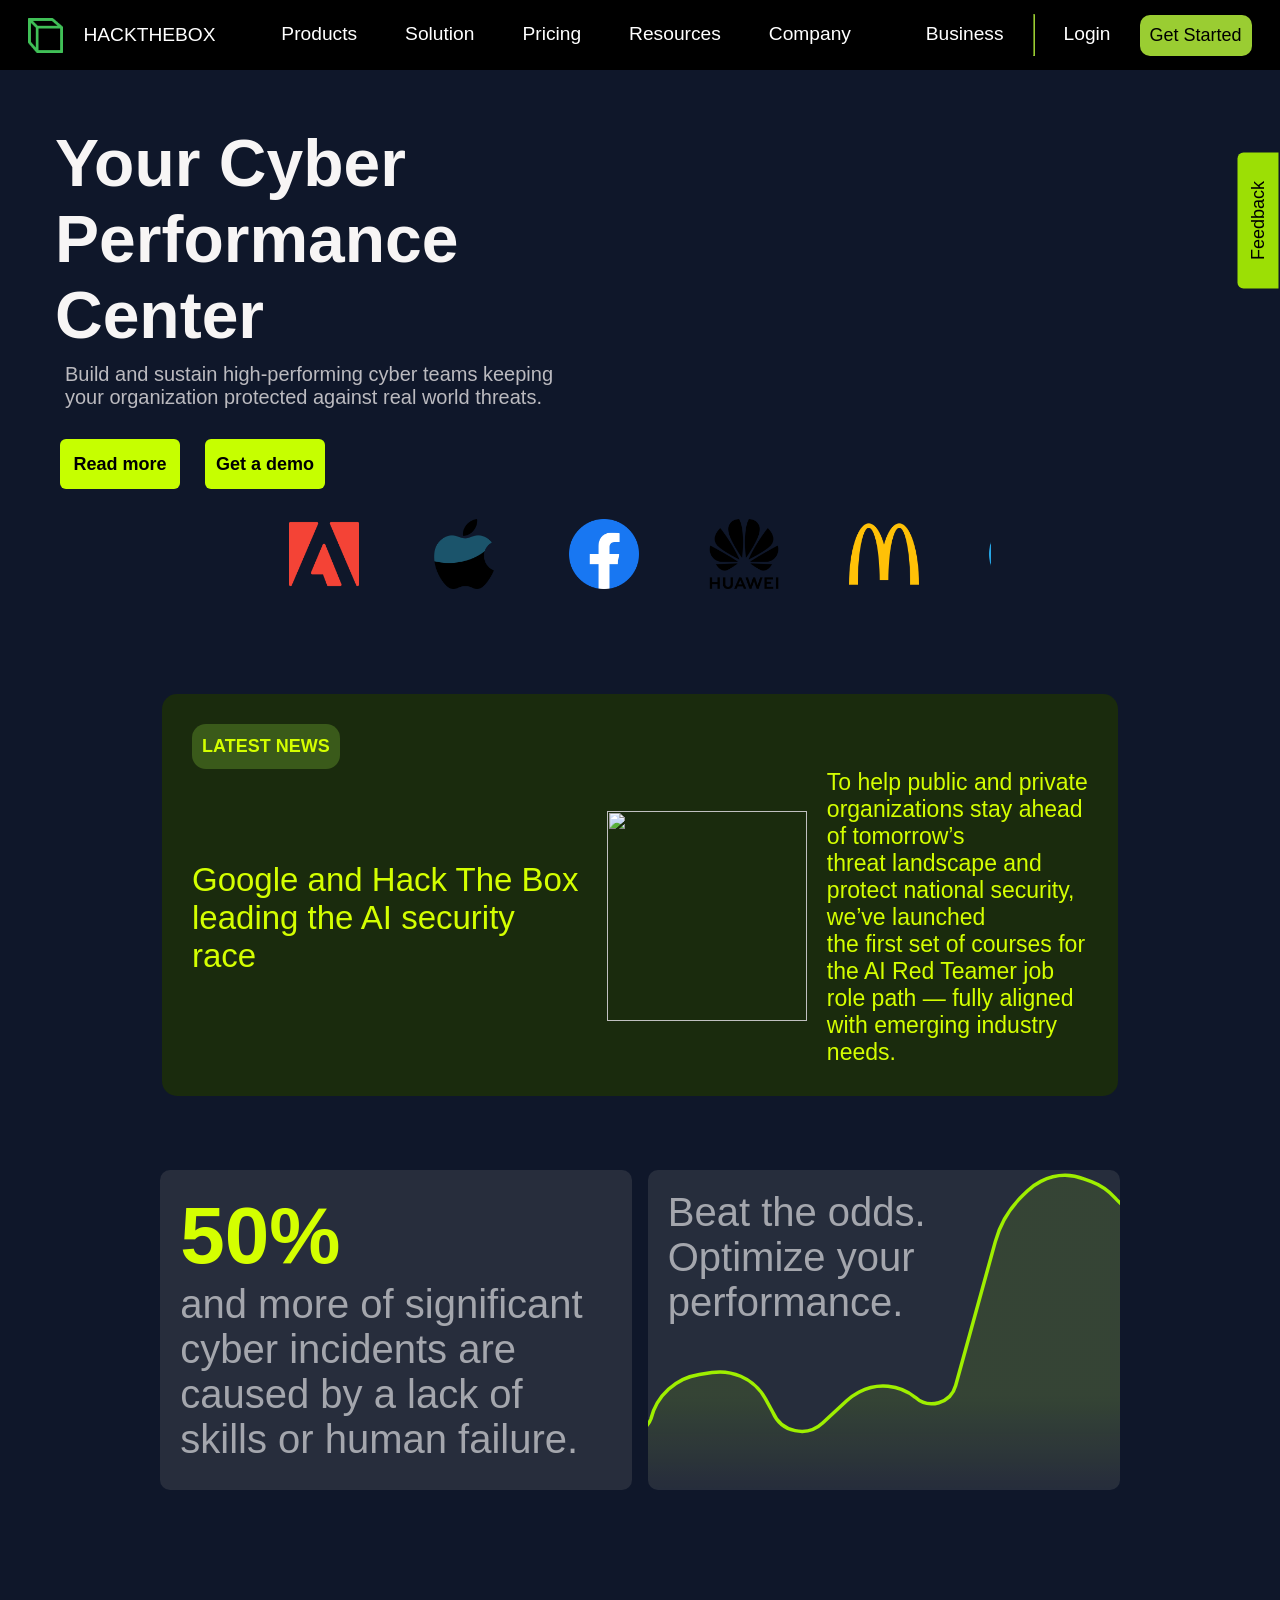
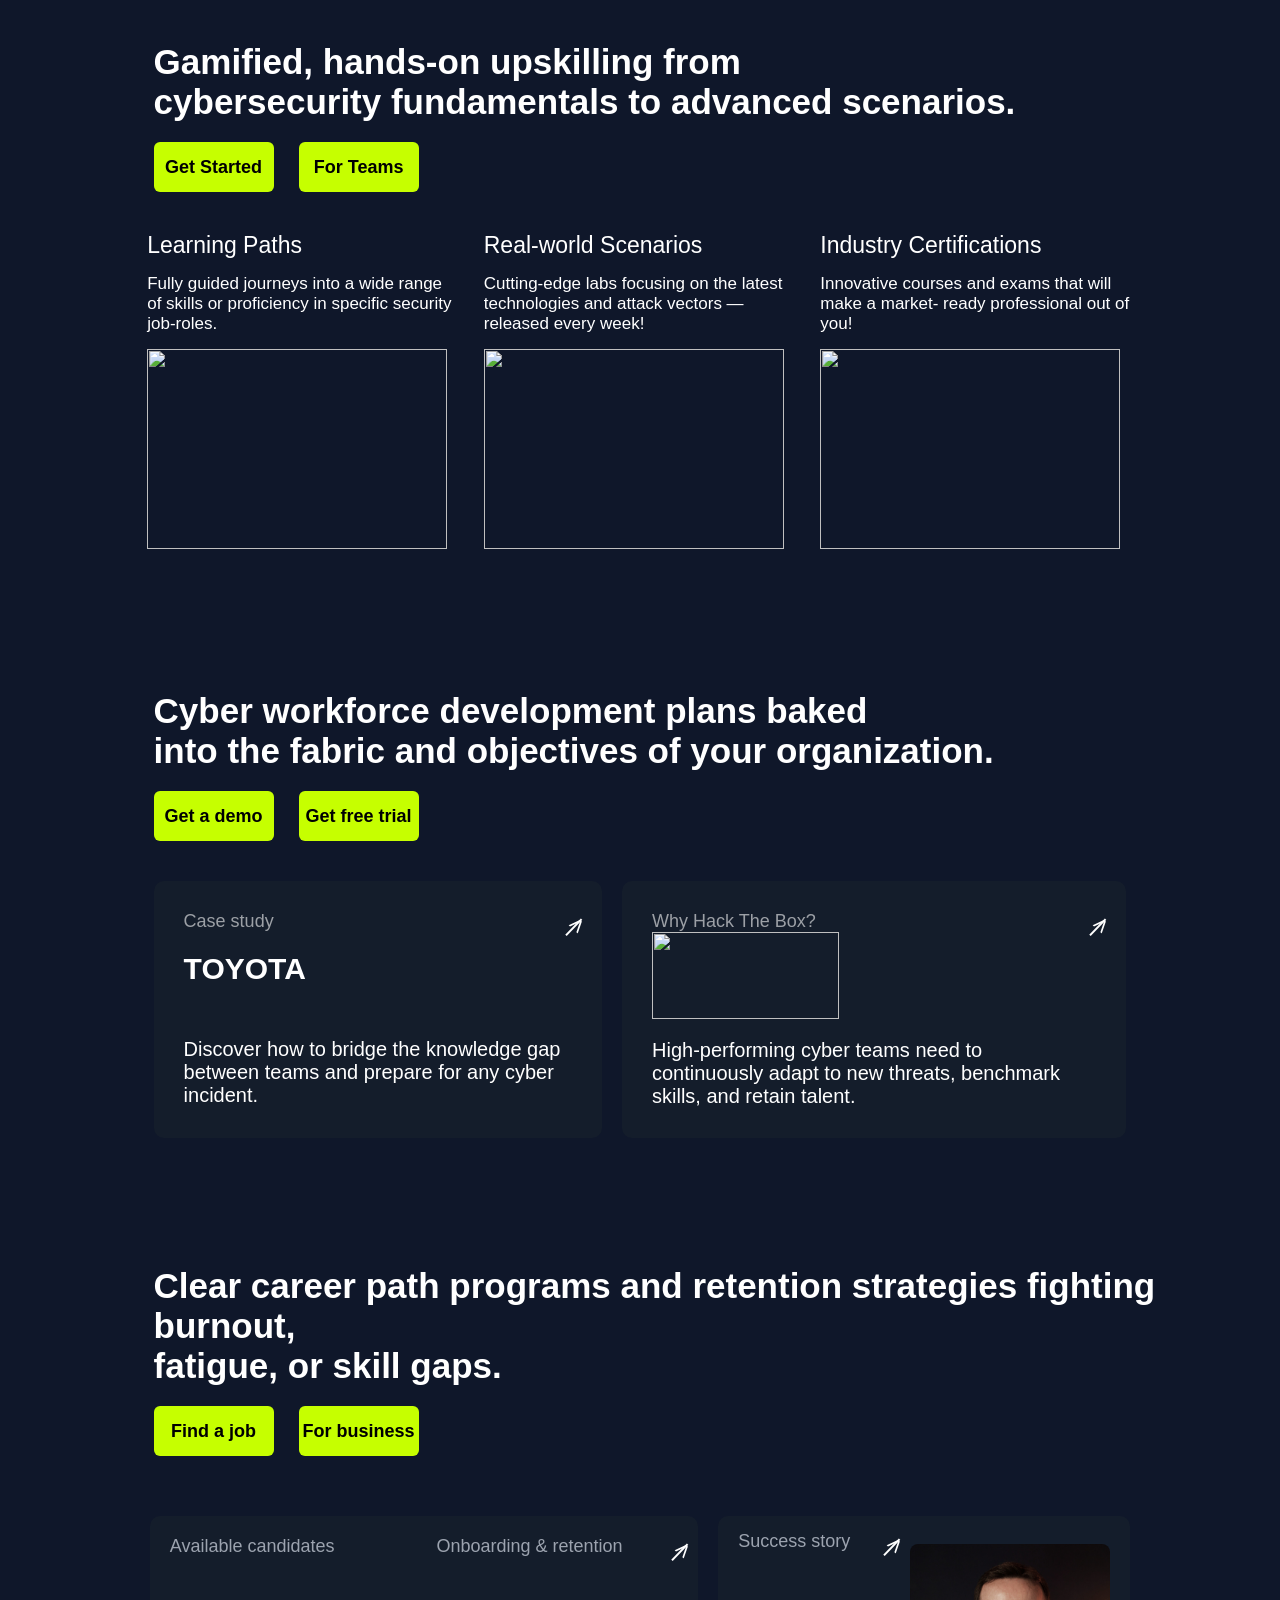
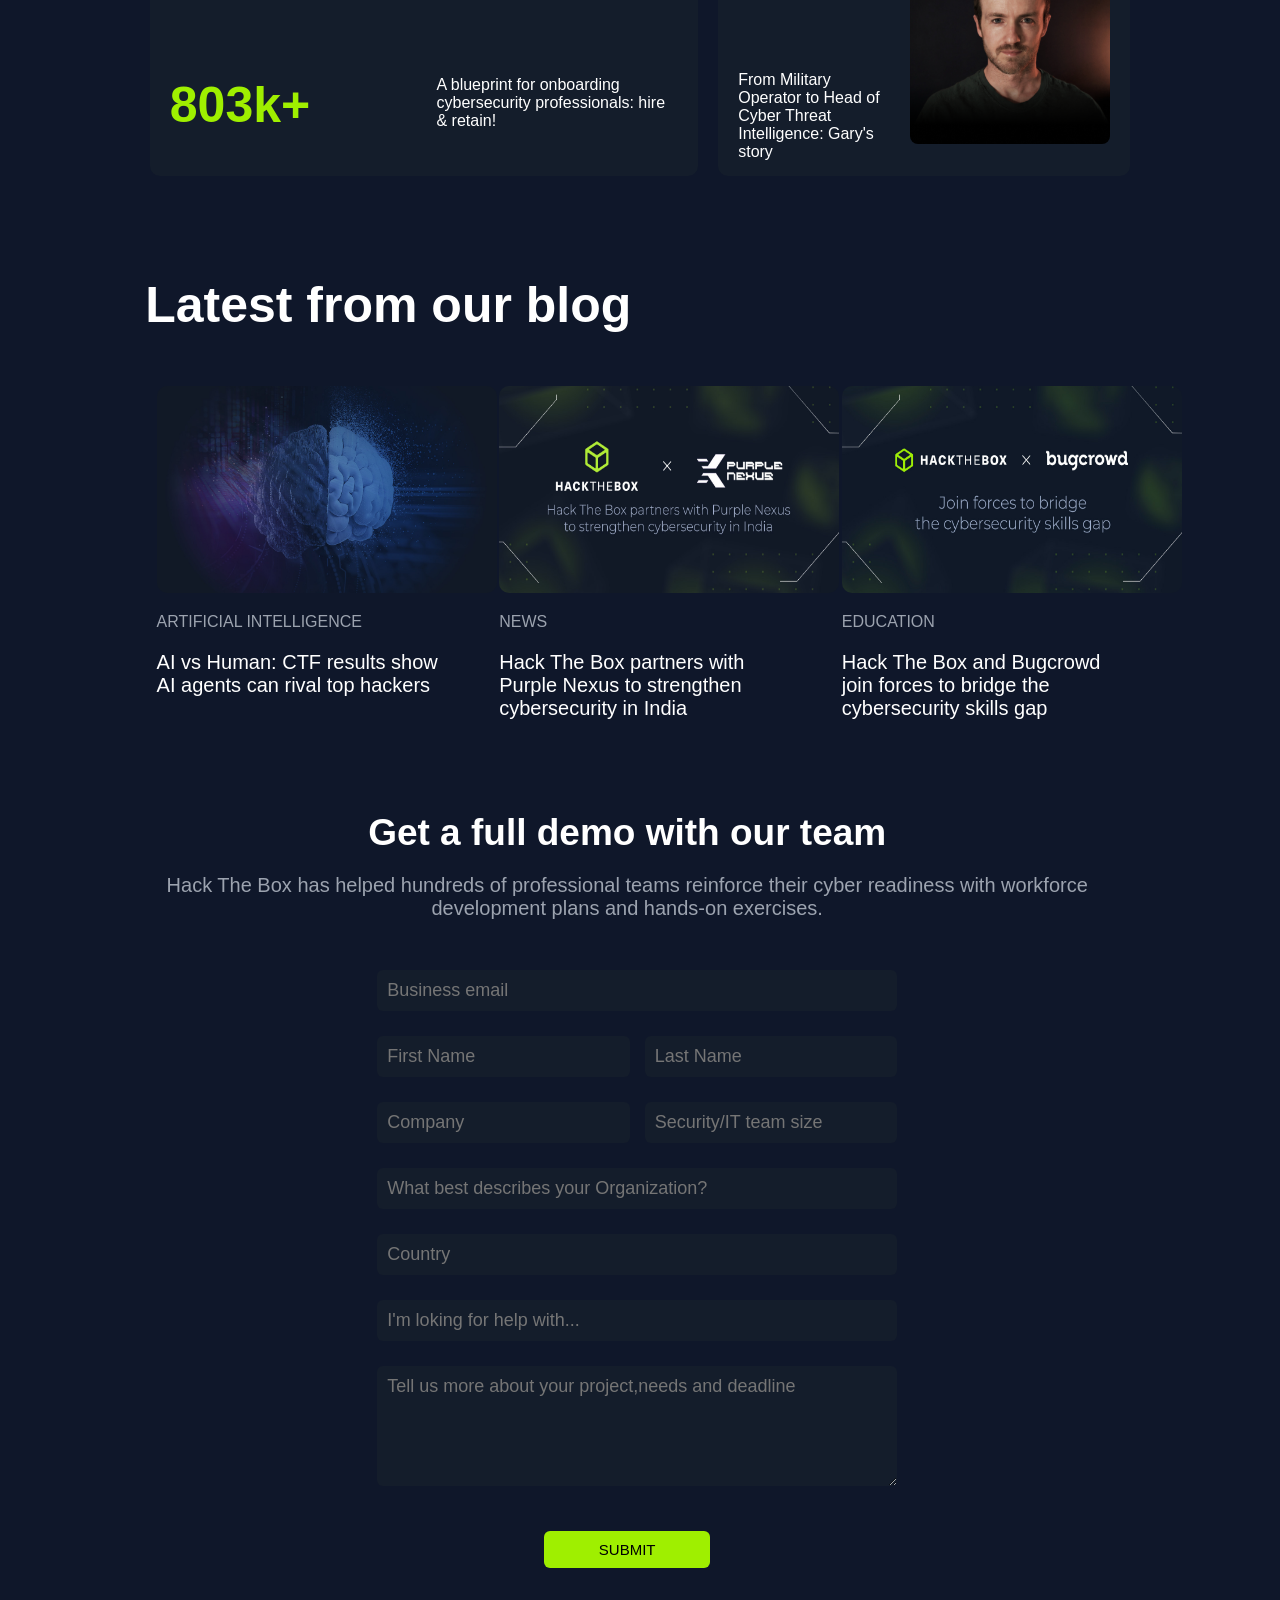
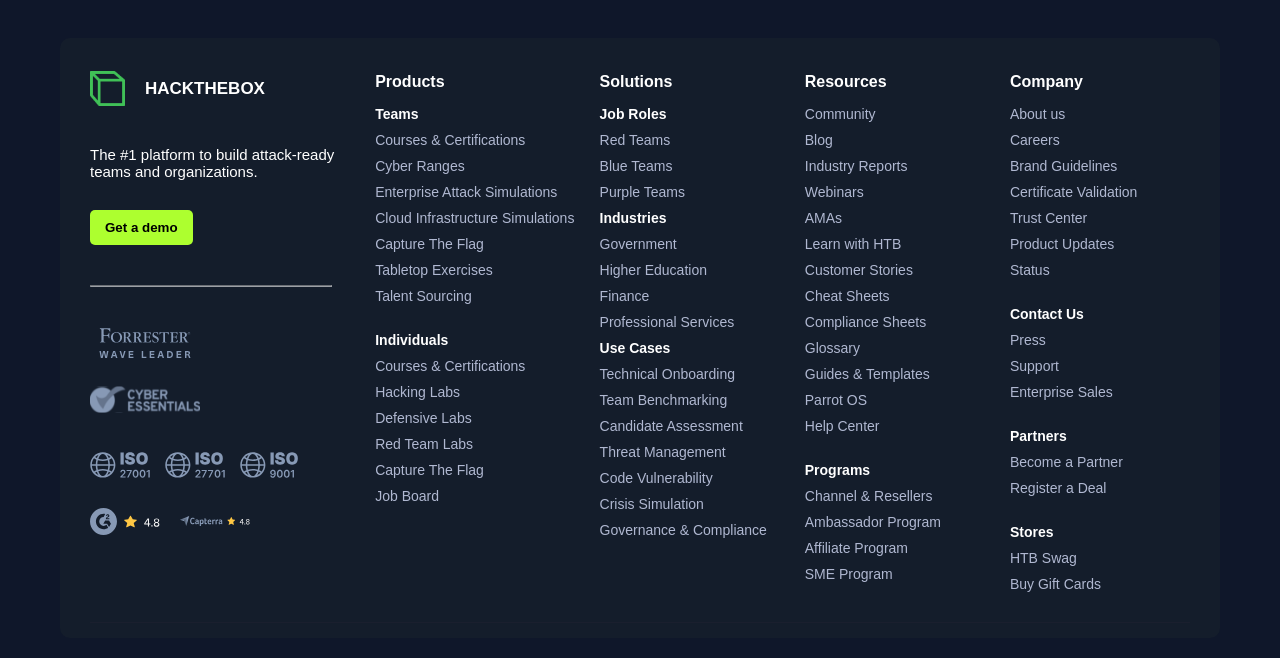
==== HacktheBox/hackBox.html @ 5a05dd9e "Add files via upload" ====
<!DOCTYPE html>
<html lang="en">

<head>
    <meta charset="UTF-8">
    <meta name="viewport" content="width=device-width, initial-scale=1.0">
    <title>Document</title>
    <link rel="stylesheet" href="hackBox.css">
</head>

<body>
    <!-- navbar -->
    <nav class="navbar">
        <span class="nav-span">
            <img class="nav-img" src="icon.png" alt="">
            <p>HACKTHEBOX</p>
        </span>

        <ul class="nav-ul">

            <li class="li-item dropdown">
                <a href="#">Products</a>
                <div class="dropdown-content">
                    <a href="#">Interactive Learning Paths</a>
                    <a href="#">Real-World Threat Labs</a>
                    <a href="#">Skill-Based Assessments</a>
                    <a href="#">Talent Insights Dashboard</a>
                </div>
            </li>



            <li class="li-item dropdown">
                <a href="">Solution</a>
                <div class="dropdown-content">
                    <a href="#">Building Digital Defense</a>
                    <a href="#">Cyber Consulting Reimagined with Real-World Labs</a>
                    <a href="#">Education Meets Cybersecurity: Training the Next Generation</a>
                    <a href="#">Smart Cybersecurity for Smarter Organizations</a>
                </div>
            </li>



            <li class="li-item dropdown">
                <a href="">Pricing</a>
                <div class="dropdown-content">
                    <a href="#">Custom Pricing for Custom Security Needs</a>
                    <a href="#">Cost-Effective Solutions for High-Impact Training</a>
                    <a href="#">Get More Value with Every Plan</a>
                    <a href="#">Simple, Transparent Pricing for All Organizations</a>
                </div>
            </li>

            <li class="li-item dropdown"><a href="">Resources</a>
                <div class="dropdown-content">
                    <a href="#">Level Up with Expert-Led Content</a>
                    <a href="#">Join the Knowledge-Powered Community</a>
                    <a href="#">From Basics to Advanced – Learn at Your Own Pace</a>
                    <!-- <a href="#">Talent Insights Dashboard</a> -->
                </div>
            </li>

            <li class="li-item dropdown"><a href="">Company</a>
                <div class="dropdown-content">
                    <a href="#">Who We Are</a>
                    <a href="#">Contact us</a>
                    <a href="#">Meet Our Leadership Team</a>
                    <a href="#">Blog / News</a>
                </div>
            </li>
        </ul>

        <span class="nav-span">
            <div class="li-item">
                <li><a href="">Business</a></li>
            </div>
            <div>
                <hr class="hr-line">
            </div>
            <div class="li-item">
                <li><a href="">Login</a></li>
            </div>
            <button class="nav-btn">Get Started</button>
        </span>
    </nav>

    <!-- background-video and text -->
    <div class="video-container">
        <video autoplay muted loop>
            <source src="bg-video.mp4" type="video/mp4">
            Your browser does not support the video tag.
        </video>
    </div>
    <!-- text -->
    <div class="div-container">
        <div class="div-heading">
            <h1>Your Cyber <br>Performance <br>Center</h1>
        </div>
        <div class="div-para">
            <p>Build and sustain high-performing cyber teams keeping <br>
                your organization protected against real world threats.</p>
        </div>
        <div class="div-btn">
            <button class="button">Read more</button>
            <button class="button">Get a demo</button>
        </div>

        <!-- scrolling bar -->

        <div class="slide">
            <div class="slider-container">
                <div class="slider">
                    <img src="adobe.png" alt="Image1">
                    <img src="apple.png" alt="Image2">
                    <img src="facebook.png" alt="Image3">
                    <img src="huawei.png" alt="Image4">
                    <img src="mcdonalds.png" alt="Image5">
                    <img src="telegram.png" alt="Image6">
                    <img src="adobe.png" alt="Image7">
                    <img src="apple.png" alt="Image8">
                    <img src="facebook.png" alt="Image9">
                    <img src="huawei.png" alt="Image10">
                    <img src="adobe.png" alt="Image1">
                    <img src="apple.png" alt="Image2">
                    <img src="facebook.png" alt="Image3">
                    <img src="huawei.png" alt="Image4">
                    <img src="mcdonalds.png" alt="Image5">
                    <img src="telegram.png" alt="Image6">
                    <img src="adobe.png" alt="Image7">
                    <img src="apple.png" alt="Image8">
                    <img src="facebook.png" alt="Image9">
                    <img src="huawei.png" alt="Image10">
                </div>
            </div>
        </div>
    </div>

    <!-- feedback -->
    <div class="feedback-container">
        <button class="feedback-btn">Feedback</button>
        <div class="feedback-box">
            <p>HOW DO YOU RATE OUR SERVICE</p>
            <div class="feedback-option">

                <div class="emoji" style="color: red;">😞</div>
                <div class="stars"><span>★</span>☆☆☆☆</div>


                <div class="emoji" style="color: orange;">😕</div>
                <div class="stars"><span>★★</span>☆☆☆</div>


                <div class="emoji" style="color: gold;">😐</div>
                <div class="stars"><span>★★★</span>☆☆</div>


                <div class="emoji" style="color: #9acd32;">🙂</div>
                <div class="stars"><span>★★★★</span>☆</div>


                <div class="emoji" style="color: green;">😄</div>
                <div class="stars"><span>★★★★★</span></div>
            </div>

        </div>
    </div>

    <!-- news-container -->
    <div class="whole-container">
        <div class="news-container">
            <div class="news-title">LATEST NEWS</div>
            <div class="news-content">
                <div class="news-heading">Google and Hack The Box leading the AI security race

                </div>
                <div class="news-div">
                    <div class="news-img">
                        <img src="https://encrypted-tbn0.gstatic.com/images?q=tbn:ANd9GcRiN-_nAAeuhbW8Ym3GJEUfkd61yUnHaNMP4139LOu15KjrTjtryCruJflAfYgkDhloJqc&usqp=CAU"
                            alt="">
                    </div>
                    <div class="news-description">
                        To help public and private organizations stay ahead of tomorrow’s <br>threat landscape and
                        protect
                        national
                        security, we’ve launched <br>the first set of courses for the AI Red Teamer job role path —
                        fully
                        aligned <br>
                        with emerging industry needs.
                    </div>
                </div>

            </div>

        </div>
    </div>

    <div class="outer-container">
        <div class="container">
            <div class="left-section">
                <h1>50%</h1>
                <p>and more of significant cyber incidents are caused by a lack of skills or human failure.</p>
            </div>
            <div class="right-section">
                <p>Beat the odds. <br> Optimize your <br>performance.</p>
            </div>
        </div>
    </div>

    <!-- gamefied-heading -->
    <div class="gamefied-para">
        <p>Gamified, hands-on upskilling from <br>
            cybersecurity fundamentals to advanced scenarios.
        </p>
    </div>
    <div class="btn-group">
        <button class="button">Get Started</button>
        <button class="button">For Teams</button>
    </div>

    <!-- row -->
    <div class="outer-container">
        <div class="row-learning-highlights">
            <div class="highlight learning-paths">
                <h3>Learning Paths</h3>
                <p>Fully guided journeys into a wide range of skills or proficiency in specific security job-roles.</p>
                <img class="learning-img" src="https://www.hackthebox.com/images/landingv3/learning-paths-asset.png"
                    alt="">
            </div>
            <div class="highlight real-world-scenarios">
                <h3>Real-world Scenarios</h3>
                <p>Cutting-edge labs focusing on the latest technologies and attack vectors — released every week!</p>
                <img class="learning-img" src="https://www.hackthebox.com/images/landingv3/real-world-scenarios.png"
                    alt="">
            </div>
            <div class="highlight industry-certifications">
                <h3>Industry Certifications</h3>
                <p>Innovative courses and exams that will make a market- ready professional out of you!</p>
                <img class="learning-img" src="https://www.hackthebox.com/images/landingv3/industry-certifications.png"
                    alt="">
            </div>
        </div>
    </div>

    <div class="gamefied-para">
        <p>Cyber workforce development plans baked <br>
            into the fabric and objectives of your organization.
        </p>
    </div>
    <div class="btn-group">
        <button class="button">Get a demo</button>
        <button class="button">Get free trial</button>
    </div>

    <!-- case-study -->

    <div class="case-study-section">
        <div class="case-study-intro">
            <div class="case-study-description">
                <div class="case-arrow">
                    <div id="case-title">Case study</div>
                    <div class="hover-arrow"></div>
                </div>
                <h1>TOYOTA</h1>

                <p id="case-description">Discover how to bridge the knowledge gap between teams and prepare for any
                    cyber incident.
                </p>
            </div>
            <div class="case-study-reason">
                <div class="case-arrow">
                    <h4 id="case-title">Why Hack The Box?</h4>
                    <div class="hover-arrow"></div>
                </div>
                <img class="case-study-img" src="https://www.hackthebox.com/images/landingv3/book-icon.png" alt="">
                <p>High-performing cyber teams need to continuously adapt to new threats, benchmark skills, and retain
                    talent.</p>
            </div>
        </div>
    </div>

    <!-- career path para -->
    <div class="gamefied-para">
        <p>Clear career path programs and retention
            strategies fighting burnout,  <br>fatigue, or skill gaps.
        </p>
    </div>
    <div class="btn-group">
        <button class="button">Find a job</button>
        <button class="button">For business</button>
    </div>

    <!-- success-story -->
    <div class="success-story">
        <div class="card combined-card">
            <div class="left">
                <h4 class="case-title">Available candidates</h4>
                <p class="big-number">803k+</p>
            </div>
            <div class="right">
                <div class="case-arrow">
                    <h4 class="case-title">Onboarding & retention</h4>
                    <div class="hover-arrow"></div>
                </div>
                <p class="card-p">A blueprint for onboarding cybersecurity professionals: hire & retain!</p>
            </div>
        </div>

        <div class="card success">
            <div class="text">
                <div class="case-arrow">
                    <h4 class="case-title">Success story</h4>
                    <div class="hover-arrow"></div>
                </div>
                <p class="card-p">From Military Operator to Head of Cyber Threat Intelligence: Gary's story</p>
            </div>
            <div class="image">
                <img src="gary-ruddell-mobile.webp" alt="Gary Ruddell" />
            </div>
        </div>
    </div>

    <!-- blog -->
    <div class="blog-heading">
        <h1>Latest from our blog</h1>
        <!-- <p class="blog-p">Read more</p> -->
    </div>

    <div class="blog-container">
        <div class="whole-blog">
            <div class="blog ai">
                <img class="blog-img" src="./brain.jpg" alt="">
                <h1 class="blog-title">ARTIFICIAL INTELLIGENCE</h1>
                <p>AI vs Human: CTF results show AI agents can rival top hackers</p>

            </div>
            <div class="blog news">
                <img class="blog-img" src="./box.jpg" alt="">
                <h1 class="blog-title">NEWS</h1>
                <p>Hack The Box partners with Purple Nexus to strengthen cybersecurity in India</p>
            </div>
            <div class="blog education">
                <img class="blog-img" src="./bugcrowd.jpg" alt="">
                <h1 class="blog-title">EDUCATION</h1>
                <p>Hack The Box and Bugcrowd join forces to bridge the cybersecurity skills gap</p>
            </div>
        </div>
    </div>

    <!-- form -->
    <section class="form-section">
        <div class="form-heading">
            <h1>Get a full demo with our team</h1>
            <p>Hack The Box has helped hundreds of professional teams reinforce their cyber readiness with workforce
                <br>
                development plans and hands-on exercises.
            </p>
        </div>
        <form class="form">
            <div class="form-email">
                <input type="email" placeholder="Business email" required>
            </div>
            <div class="form-name">
                <input type="text" placeholder="First Name" required>
                <input type="text" placeholder="Last Name" required>
            </div>
            <div class="form-company">
                <input type="text" placeholder="Company" required>
                <input type="text" placeholder="Security/IT team size" required>
            </div>
            <div class="form-description">
                <input type="text" placeholder="What best describes your Organization?" required>
                <input type="text" placeholder="Country" required>
                <input type="text" placeholder="I'm loking for help with..." required>
                <textarea placeholder="Tell us more about your project,needs and deadline" required></textarea>
            </div>
            <div class="form-button">
                <button class="form-btn" type="submit">SUBMIT</button>
            </div>
        </form>
    </section>

    <!-- footer -->
    <footer class="footer">
        <div class="footer-top">
            <div class="footer-logo-section">
                <span class="footer-span">
                    <img class="footer-img" src="icon.png" alt="">
                    <p id="footer-box">HACKTHEBOX</p>
                </span>
                <p class="footer-plat">The #1 platform to build attack-ready teams and organizations.</p>
                <button>Get a demo</button>
                <hr class="footer-line">
                <div class="badge-section">
                    <img src="./forrester-wave-leader.svg" alt="Forrester Wave Leader">
                    <img src="./cyber-essentials.svg" alt="Cyber Essentials">
                </div>
                <div class="certifications">
                    <div id="cert">
                        <img src="./iso-27001.svg" alt="">
                        <img src="./iso-27701.svg" alt="">
                        <img src="./iso-9001.svg" alt="">
                    </div>
                </div>

                <div class="rating-star">

                    <img src="./g2-rating-star.svg" alt="">
                    <img src="./capterra-rating-star.svg" alt="">
                </div>

            </div>
            <div class="footer-column">
                <h4>Products</h4>
                <a href="#"><strong>Teams</strong></a>
                <a href="#">Courses & Certifications</a>
                <a href="#">Cyber Ranges</a>
                <a href="#">Enterprise Attack Simulations</a>
                <a href="#">Cloud Infrastructure Simulations</a>
                <a href="#">Capture The Flag</a>
                <a href="#">Tabletop Exercises</a>
                <a href="#">Talent Sourcing</a>
                <br>
                <a href="#"><strong>Individuals</strong></a>
                <a href="#">Courses & Certifications</a>
                <a href="#">Hacking Labs</a>
                <a href="#">Defensive Labs</a>
                <a href="#">Red Team Labs</a>
                <a href="#">Capture The Flag</a>
                <a href="#">Job Board</a>
            </div>
            <div class="footer-column">
                <h4>Solutions</h4>
                <a href="#"><strong>Job Roles</strong></a>
                <a href="#">Red Teams</a>
                <a href="#">Blue Teams</a>
                <a href="#">Purple Teams</a>
                <a href="#"><strong>Industries</strong></a>
                <a href="#">Government</a>
                <a href="#">Higher Education</a>
                <a href="#">Finance</a>
                <a href="#">Professional Services</a>
                <a href="#"><strong>Use Cases</strong></a>
                <a href="#">Technical Onboarding</a>
                <a href="#">Team Benchmarking</a>
                <a href="#">Candidate Assessment</a>
                <a href="#">Threat Management</a>
                <a href="#">Code Vulnerability</a>
                <a href="#">Crisis Simulation</a>
                <a href="#">Governance & Compliance</a>
            </div>
            <div class="footer-column">
                <h4>Resources</h4>
                <a href="#">Community</a>
                <a href="#">Blog</a>
                <a href="#">Industry Reports</a>
                <a href="#">Webinars</a>
                <a href="#">AMAs</a>
                <a href="#">Learn with HTB</a>
                <a href="#">Customer Stories</a>
                <a href="#">Cheat Sheets</a>
                <a href="#">Compliance Sheets</a>
                <a href="#">Glossary</a>
                <a href="#">Guides & Templates</a>
                <a href="#">Parrot OS</a>
                <a href="#">Help Center</a>
                <br>
                <a href="#"><strong>Programs</strong></a>
                <a href="#">Channel & Resellers</a>
                <a href="#">Ambassador Program</a>
                <a href="#">Affiliate Program</a>
                <a href="#">SME Program</a>
            </div>
            <div class="footer-column">
                <h4>Company</h4>
                <a href="#">About us</a>
                <a href="#">Careers</a>
                <a href="#">Brand Guidelines</a>
                <a href="#">Certificate Validation</a>
                <a href="#">Trust Center</a>
                <a href="#">Product Updates</a>
                <a href="#">Status</a>
                <br>
                <a href="#"><strong>Contact Us</strong></a>
                <a href="#">Press</a>
                <a href="#">Support</a>
                <a href="#">Enterprise Sales</a>
                <br>
                <a href="#"><strong>Partners</strong></a>
                <a href="#">Become a Partner</a>
                <a href="#">Register a Deal</a>
                <br>
                <a href="#"><strong>Stores</strong></a>
                <a href="#">HTB Swag</a>
                <a href="#">Buy Gift Cards</a>
            </div>
        </div>
    </footer>

</body>

</html>
---- HacktheBox/hackBox.css ----
/* navbar-css */

* {
    margin: 0;
    padding: 0;
}

body {
    background-color: #0f172a;
    font-family: Arial, Helvetica, sans-serif;
}

.navbar {
    display: flex;
    justify-content: space-around;
    list-style: none;
    align-items: center;
    background-color: black;
    color: white;
    height: 70px;
    font-size: larger;
    z-index: 999;
    position: relative;
}

.nav-span {
    display: flex;
    justify-content: space-around;
    align-items: center;
    gap: 20px;
}

.nav-ul {
    display: flex;
    justify-content: space-around;
    align-items: center;
    gap: 30px;
    list-style: none;
    height: 70px;

}

.nav-img {
    height: 35px;
    width: 35px;
}

.li-item {
    /* background-color: red; */
    height: 65px;
    display: flex;
    justify-content: center;
    align-items: center;
    padding-left: 9px;
    padding-right: 9px;
    position: relative;
    border-bottom: 3px solid transparent;

}

.li-item:hover {
    border-bottom: 3px solid yellowgreen;
}

.li-item:hover a {
    color: yellowgreen;
}

.hr-line {
    height: 40px;
    border-color: yellowgreen;
    /* border: none; */
}

.li-item a {
    color: white;
    text-decoration: none;
    position: relative;
}

.nav-btn {
    background-color: yellowgreen;
    font-weight: 300;
    font-size: 18px;
    padding: 10px;
    border-radius: 10px;
    border: none;
}
/* video css */

.video-container {
    position: absolute;
    top: 0;
    left: 0;
    width: 100%;
    height: 80%;
    overflow: hidden;
}

.video-container video {
    position: relative;
    width: 100%;
    height: 100%;
    object-fit: cover;
    z-index: -1;
}

.div-container {
    padding: 55px;
}

.div-heading {
    font-size: 33px;
    font-weight: 800;
    /* font-family: Arial, Helvetica, sans-serif; */
    color: rgb(247, 245, 245);
}

.div-para {
    font-size: 20px;
    color: rgba(252, 248, 248, 0.726);
    padding: 10px;
}

.div-btn {
    display: flex;
    justify-content: left;
    align-items: center;
    gap: 25px;
    margin-top: 20px;
    margin-left: 5px;

}

.button {
    width: 120px;
    height: 50px;
    font-size: 15px;
    font-weight: 600;
    /* font-family: Arial, Helvetica, sans-serif; */
    background-color: yellowgreen;
    color: black
}

/* scroller-css */
.slider-container {
    width: 60%;
    /* height: 300px; */
    overflow: hidden;
    position: relative;
}

.slider {
    display: flex;
    width: 100%;
    gap: 70px;
    animation: scroll 10s linear infinite;
}

.slider img {
    width: 70px;
    height: 70px;
    object-fit: cover;
}

@keyframes scroll {
    0% {
        transform: translateX(0);
    }

    100% {
        transform: translateX(-50%);
    }
}

.slide {
    display: flex;
    /* flex-direction: column; */
    justify-content: center;
    width: 100%;
    margin-top: 30px;
}

/* dropdown-css */

.dropdown {
    position: relative;

}

.dropdown-content {
    display: none;
    position: absolute;
    top: 70px;
    left: 0px;
    background-color: #fff;
    width: 228px;
    box-shadow: 5px 8px 16px rgba(0, 0, 0, 0.37);
    flex-direction: column;
    padding: 21px;
    border-radius: 10px;
    border: 1px solid rgba(248, 248, 255, 0.411);
}

.dropdown-content a {
    color: black !important;
    padding: 12px 16px;
    text-decoration: none;
    display: block;
}

.dropdown-content a:hover {
    background-color: #222;
    color: white !important;
    border-radius: 10px;
}

.dropdown:hover .dropdown-content {
    display: flex;

}

.dropdown-content:hover .dropdown-content {
    display: flex;

}

/* feedback-css */
.feedback-container {
    display: flex;
    align-items: center;
    justify-content: flex-end;
    top: 200px;
    right: 0;
    position: fixed;

}

.feedback-btn {
    transform: rotate(-90deg);
    background-color: #b3ff00dc;
    color: #000;
    width: 136px;
    padding: 10px;
    border: none;
    font-size: 18px;
    font-weight: 200;
    border-radius: 6px 6px 0 0;
    position: relative;
    left: 46px;
}

.feedback-box {
    display: none;
    background-color: #fff;
    border: none;
    /* box-shadow: 0 4px 12px rgba(0, 0, 0, 0.2); */
    padding: 15px 20px;
    margin-right: 0;
    width: 250px;
    border-radius: 8px 0 0 8px;
}

.feedback-box p {
    font-size: 18px;
    font-weight: 600;
    margin-bottom: 10px;
}

.feedback-option {
    display: flex;
    flex-direction: column;
    align-items: center;

}

.feedback-container:hover .feedback-box {
    display: block;

}

/* news-container-css */

.whole-container {
    display: flex;
    justify-content: center;
    align-items: center;
    transition: transform 0.4s ease-in-out;
}

.news-container {
    background-color: #1a2b0d;
    border-radius: 15px;
    padding: 30px;
    margin: 50px;
    width: 70%;
}



.news-title {
    background-color: #3a5a1a;
    color: #d4ff00;
    padding: 12px 10px;
    border-radius: 14px;
    display: inline-block;
    font-weight: bold;
    font-size: 18px;
}

.news-content {
    display: flex;
    justify-content: space-around;
    gap: 20px;
    align-items: center;

}

.news-heading {
    color: #d4ff00;
    font-size: 33px;
    /* margin: 10px 0; */
}

.news-description {
    color: #d4ff00;
    font-size: 23px;
}

.news-img img {
    width: 200px;
    height: 210px;
    object-fit: cover;
}

.news-div {
    display: flex;
    justify-content: center;
    align-items: center;
    gap: 20px;
}

.whole-container:hover {
    transform: scale(1.1);
}

/* container-css */
.outer-container {
    display: flex;
    justify-content: space-around;
    align-items: stretch;
    /* This makes both children stretch to equal height */
}

.container {
    display: flex;
    justify-content: space-around;
    align-items: center;
    width: 75%;
    padding: 28px;
    gap: 15px;
}

.left-section,
.right-section {
    background-color: rgba(128, 128, 128, 0.212);
    width: 45%;
    border-radius: 10px;
    padding: 20px;
    height: 90%;
}

.left-section h1 {
    color: #d4ff00;
    font-size: 80px;
    font-weight: bold;

}

.left-section,
.right-section p {
    color: rgba(255, 255, 255, 0.582);
    font-size: 40px;


}

.right-section {
    background-image: url("./stats-graph-wave.svg");
    background-repeat: no-repeat;
    background-size: cover;
    background-position: center;
}

/* gamefied-css */

.gamefied-para {
    color: white;
    font-size: 35px;
    font-weight: 700;
    margin-left: 12%;
    margin-top: 10%;
}

.btn-group {
    display: flex;
    justify-content: left;
    align-items: center;
    gap: 25px;
    margin-top: 20px;
    margin-left: 12%;
    margin-bottom: 40px;
}

.button {
    text-decoration: none;
    font-weight: 600;
    border-radius: 6px;
    font-size: 18px;
    background-color: #c6ff00;
    color: #000;
    border: none;
}

/* row-learning-highlights  */
.row-learning-highlights {
    display: flex;
    justify-content: space-around;
    align-items: stretch;
    color: #fff;
    width: 77%;
    gap: 24px;
    /* border: 2px solid black; */
}

.highlight {
    width: 44%;
    margin-bottom: 10px;
}
.highlight h3 {
    font-size: 23px;
    font-weight: 200;
}

.highlight p {
    margin-top: 15px;
    font-size: 17px;
}

.learning-img {
    margin-top: 15px;
    width: 300px;
    height: 200px;
}

/* case study */

.case-study-section {
    display: flex;
    justify-content: space-around;
    align-items: center;
    color: white;

}

.case-study-intro {
    display: flex;
    justify-content: space-around;
    align-items: stretch;
    width: 76%;
    gap: 20px;
}

.case-study-description,
.case-study-reason {
    border: none;
    border-radius: 10px;
    background-color: #141d2b !important;
    padding: 30px;
    /* height: 50%; */
}

#case-title {
    color: rgba(255, 255, 255, 0.582);
    font-size: 18px;
    font-weight: 200;
    /* padding-bottom: 20px; */
}

.case-study-description,
.case-study-reason p {
    font-size: 20px;
}

.case-study-description h1 {
    font-size: 30px;
    padding-top: 20px;
}

#case-description {
    padding-top: 52px;
}

.case-study-img {
    height: 87px;
    width: 187px;
    padding-bottom: 20px;
}

/* success story-css*/
.success-story {
    display: flex;
    justify-content: center;
    flex-wrap: wrap;
    gap: 20px;
    padding: 20px;
    background-color: #0f172a;
}

.card {
    background-color: #141d2b;
    border-radius: 10px;
    padding: 20px;
    color: white;
    font-family: Arial, sans-serif;
    display: flex;
    /* flex-direction: column; */
    justify-content: center;
    min-height: 200px;
    margin-left: 0;
    max-width: 100%;
}

.combined-card {
    flex-direction: row;
    gap: 25px;
    width: 41%;
    height: 220px;
}

.combined-card .left {
    flex: 1;
}
.combined-card .right {
    flex: 1;
}
.case-title {
    font-size: 18px;
    color: #9ca3af;
    font-weight: 500;
    margin-bottom: 119px;
}

.big-number {
    font-size: 50px;
    font-weight: bold;
    color: #9fef00;
}

.success {
    flex-direction: row;
    align-items: center;
    gap: 20px;
    width: 30%;
    height: 220px;
}

.success .text {
    flex: 1;
}

.success .image img {
    width: 200px;
    height: 200px;
    object-fit: cover;
    border-radius: 8px;
}

/* blog -css*/

.blog-heading {
    color: #fff;
    font-size: 25px;
    font-weight: 800;
    padding: 30px;
    margin-left: 9%;
    margin-top: 50px;
}

.blog-title {
    color: #9ca3af;
    font-size: 16px;
    font-weight: 300;
    margin-top: 20px;
}

.blog p {
    font-size: 20px;
    margin-top: 20px;
}

.blog-container {
    display: flex;
    justify-content: center;
    align-items: center;
    width: 100%;
}

.whole-blog {
    display: flex;
    justify-content: center;
    align-items: stretch;
    gap: 17px;
    width: max-content;
    margin: 0 auto;

}

.blog {
    border: none;
    color: white;
    padding: 22px;
    text-align: left;
    width: 22vw;
}

.blog-img {
    width: 340px;
    height: 207px;
    display: block;
    margin: 0 auto;
    border-radius: 10px;
}

/* form-css */
.form-heading {
    text-align: center;
    color: #fff;
    margin-top: 70px;
}

.form-heading h1 {
    font-size: 37px;
    font-weight: 900;
}

.form-heading p {
    font-size: 20px;
    margin-top: 20px;
    color: #9ca3af;
}

.form-section {
    width: 98vw;
    display: flex;
    justify-content: center;
    align-items: center;
    flex-direction: column;
}

.form-email {
    width: 100%;
}

form input {
    /* width: 97%; */
    padding: 10px;
    font-size: 18px;
    background-color: #141d2b;
    border: none;
    border-radius: 6px;
    color: rgba(255, 255, 255, 0.582);
}

form {
    display: flex;
    flex-direction: column;
    width: 40vw;
    max-width: 500px;
    margin: 50px auto;
    gap: 25px;
}

.form-name,
.form-company {
    display: flex;
    gap: 15px;
    width: 104%;

}

.form-name input,
.form-company input {
    flex-grow: 1;
    width: 100%;
}

.form-email input {
    width: 100%;
}

.form-description input,
textarea {
    width: 100%;
}

.form-description {
    display: flex;
    flex-direction: column;
    gap: 25px;

}

textarea {
    padding: 10px;
    height: 100px;
    font-size: 18px;
    font-family: Arial, Helvetica, sans-serif;
    background-color: #141d2b;
    color: rgba(255, 255, 255, 0.582);
    border-radius: 6px;
    border: none;
}

.form-button {
    display: flex;
    justify-content: center;
    align-items: center;
}

.form-btn {
    background-color: #9fef00;
    border: none;
    border-radius: 6px;
    color: #000000;
    font-size: 15px;
    padding: 10px;
    margin-top: 20px;
    width: 13vw;
}

/* input:focus, textarea:focus {
    outline: none;
    border: none;
} */

/* footer-css */

.footer {
    display: flex;
    flex-direction: column;
    padding: 15px 30px;
    background-color: #141d2b;
    color: white;
    max-width: 1100px;
    margin: 20px auto;
    width: 100%;
    border-radius: 10px;
}

.footer-top {
    display: flex;
    justify-content: space-between;
    flex-wrap: wrap;
    border-bottom: 1px solid #1a1f2e;
    /* padding-bottom: 10px; */
}

.footer-logo-section {
    max-width: 260px;
    margin-top: 18px;
}

.footer-span {
    display: flex;
    justify-content: flex-start;
    align-items: center;
    gap: 20px;
}

.footer-logo-section img {
    width: 35px;
    height: 35px;
}

#footer-box {
    color: white;
    font-size: 17px;
    font-weight: 700;
}

.footer-plat {
    font-size: 15px;
    color: white;
    margin-top: 40px;
}

.footer-logo-section button {
    margin-top: 30px;
    background-color: #adff2f;
    border: none;
    padding: 10px 15px;
    border-radius: 5px;
    font-weight: bold;
}

.footer-line {
    margin-top: 40px;
    border-color: rgba(255, 255, 255, 0.582);
    width: 240px;
}

.badge-section {
    margin-top: 40px;
}

.badge-section img {
    display: flex;
    gap: 20px;
    width: 110px;
    margin-left: 0px;
    margin-bottom: 20px;
}

#cert {
    display: flex;
    gap: 15px;
}

#cert img {
    width: 60px !important;
    height: auto;
    margin-top: 15px;

}

.rating-star {
    display: flex;
    align-items: center;
    gap: 20px;
}

.rating-star img {
    width: 70px !important;
    margin-top: 30px;
    height: auto;
}

.footer-column {
    margin: 20px 0;
    min-width: 180px;
}

.footer-column h4 {
    margin-bottom: 15px;
    color: #ffffff;
}

.footer-column a {
    display: block;
    margin-bottom: 10px;
    color: #b0b8d1;
    text-decoration: none;
    font-size: 14px;
}

.footer-column strong {
    color: white !important;
}

.footer-column a:hover {
    color: #9fef00;
}


/* toyota-arrow- */
/* .hover-arrow{

} */
.case-arrow {
    display: flex;
    justify-content: space-between;
    align-items: center;
}

.hover-arrow::before {
    content: ">";
    position: absolute;
    font-size: 20px;
    margin-bottom: -45px;
    margin-left: -1px;
    display: inline-block;
    transform: rotate(312deg);

}

.hover-arrow::after {
    content: "|";
    position: absolute;
    font-size: 20px;
    display: inline-block;
    margin-top: 1px;

    /* margin-bottom: -12px; */
    transform: rotate(44deg);

}

.case-study-description:hover .hover-arrow::after,
.case-study-reason:hover .hover-arrow::after {
    opacity: 0;
    transition: 0.5s;
}

/* successStory-arrow */

.case-arrow {
    position: relative;
}

.hover-arrow::before {
    content: ">";
    position: absolute;
    font-size: 24px;
    margin-bottom: -55px;
    margin-left: -2px;
    top: 0;
    display: inline-block;
    transform: rotate(312deg);
}

.hover-arrow::after {
    content: "|";
    position: absolute;
    font-size: 24px;
    top: 0;
    display: inline-block;
    margin-top: 1px;
    transform: rotate(44deg);
}

.right:hover .hover-arrow::after,
.text:hover .hover-arrow::after {
    opacity: 0;
    transition: 0.5s;
}


/* media queries */
@media (max-width: 765px) {
    .navbar {
        gap: 2px;
        justify-content: center;
        height: 50px;
    }

    .nav-span {
        gap: 5px;
    }

    .nav-span p {
        font-size: 10px;
    }

    .nav-ul {

        gap: 5px;
        list-style: none;
        height: 50px;
    }

    .nav-img {
        height: 15px;
        width: 15px;
    }

    .li-item {
        /* background-color: red; */
        height: 45px;

        padding-left: 15px;
        padding-right: 15px;
    }

    .hr-line {
        display: none;
    }

    .li-item a {

        font-size: 10px;

    }

    .nav-btn {

        font-weight: 300;
        font-size: 10px;
        padding: 6px;

    }

    .video-container {
        position: absolute;
        top: 0;
        left: 0;
        width: 100%;
        height: 59%;
        overflow: hidden;
    }

    .div-container {
        padding: 25px;

    }

    .div-heading {
        font-size: 10px;
        margin-left: 10px;
    }

    .div-para {
        font-size: 10px;
        padding: 7px;
    }

    .div-btn {
        gap: 10px;
        margin-top: 7px;
        margin-left: 5px;

    }

    .button {
        width: 70px;
        height: 30px;
        font-size: 10px;
    }

    .feedback-container {
        display: flex;
        align-items: center;
        justify-content: flex-end;
        top: 100px;
        right: 0;
        position: fixed;

    }

    .feedback-btn {

        width: 68px;
        padding: 7px;
        font-size: 10px;
        font-weight: 200;
        left: 23px;
    }

    .feedback-box {
        padding: 6px 10px;
        margin-right: 0;
        width: 125px;
    }

    .feedback-box p {
        font-size: 10px;
        font-weight: 600;
        margin-bottom: 5px;
    }

    .slider-container {
        width: 30%;


    }

    .slider {
        display: flex;
        width: 100%;
        gap: 35px;
        animation: scroll 20s linear infinite;
    }

    .slider img {
        width: 35px;
        height: 35px;
        object-fit: cover;
    }

    @keyframes scroll {
        0% {
            transform: translateX(0);
        }

        100% {
            transform: translateX(-50%);
        }
    }

    .slide {
        display: flex;
        /* flex-direction: column; */
        justify-content: center;
        width: 100%;
        margin-top: 30px;
    }

    /* media of news  */

    .whole-container {
        display: flex;

    }

    .news-container {
        background-color: #1a2b0d;
        border-radius: 15px;
        padding: 30px;
        margin: 50px;
        width: 70%;
    }

    .news-title {

        padding: 8px;
        margin: 10px;
        font-size: 12px;
    }

    .news-content {
        display: flex;
        flex-direction: column;
        justify-content: center;
        gap: 20px;
        align-items: center;

    }

    .news-heading {
        color: #d4ff00;
        font-size: 22px;
        /* margin: 10px 0; */
    }

    .news-description {
        color: #d4ff00;
        font-size: 17px;
    }

    .news-img img {
        width: 150px;
        height: 126px;

    }

    .news-div {
        display: flex;
        justify-content: center;
        align-items: center;
        gap: 20px;
    }

    .whole-container:hover {
        transform: scale(1.1);
    }

    .container {
        display: flex;
        /* flex-direction: column; */
        justify-content: center;
        align-items: center;
        width: 78%;
        padding: 20px;
        gap: 20px;
        min-height: 164px;
    }

    .left-section,
    .right-section {
        flex: 1;
        display: flex;
        flex-direction: column;
        justify-content: space-around;
        width: 70%;
        padding: 15px;
    }

    .left-section h1 {
        font-size: 28px;
        text-align: left;
    }

    .left-section p {
        font-size: 17px;
    }

    .right-section p {
        font-size: 17px;
        text-align: left;
        margin-bottom: 50px;
    }


    .gamefied-para {
        color: white;
        font-size: 18px;
        margin-left: 11%;
        margin-top: 5%;
    }
    

    .row-learning-highlights {
        display: flex;
        /* flex-direction: column; */
        width: 79%;
        align-items: center;
        margin-right: auto;
        margin-left: 57px;
    }

    .highlight {
        width: 23%;
        margin-bottom: 10px;
    }

    .learning-img {
        width: 180px;
        height: auto;
    }

    .highlight h3 {
        font-size: 12px;
    }

    .highlight p {
        font-size: 10px;
    }

    /* toyota-media */
    /* .case-study-section {
        display: flex;
        justify-content: space-around;
        align-items: center;
        color: white;
    
    } */

    .case-study-intro {
        display: flex;
        justify-content: space-around;
        align-items: stretch;
        width: 78%;
        gap: 20px;
    }

    .case-study-description,
    .case-study-reason {
        border: none;
        border-radius: 10px;
        background-color: #141d2b !important;
        padding: 30px;
        /* height: 50%; */
    }

    #case-title {
        color: rgba(255, 255, 255, 0.582);
        font-size: 10px;
        font-weight: 200;
        /* padding-bottom: 20px; */
    }

    .case-study-description,
    .case-study-reason p {
        font-size: 10px;
    }

    .case-study-description h1 {
        font-size: 15px;
        padding-top: 20px;
    }

    #case-description {
        padding-top: 52px;
    }

    .case-study-img {
        height: 50px;
        width: 130px;
        padding-bottom: 32px;
    }

    .hover-arrow::before {
        content: ">";
        position: absolute;
        font-size: 10px;
        margin-bottom: -45px;
        margin-left: -1px;
        display: inline-block;
        transform: rotate(312deg);

    }

    .hover-arrow::after {
        content: "|";
        position: absolute;
        font-size: 10px;
        display: inline-block;
        margin-top: 1px;

        /* margin-bottom: -12px; */
        transform: rotate(44deg);

    }

    .case-study-description:hover .hover-arrow::after,
    .case-study-reason:hover .hover-arrow::after {
        opacity: 0;
        transition: 0.5s;
    }

    /* successs-media */
    .success-story {
        display: flex;
        justify-content: center;
        flex-wrap: wrap;
        gap: 10px;
        padding: 10px;
        background-color: #0f172a;
    }
    
    .card {
        background-color: #141d2b;
        padding: 10px;
        color: white;
        display: flex;
        flex-direction: column; /* Important for layout control */
        justify-content: space-between;
        min-height: 186px;
        max-width: 100%;
        box-sizing: border-box;
        overflow: hidden;
    }
    
    .combined-card {
        display: flex;
        flex-direction: row;
        gap: 10px;
        width: 45%;
        height: 150px;
    }
    
    .combined-card .left,
    .combined-card .right {
        flex: 1;
    }
    
    .case-title {
        font-size: 14px;
        color: #9ca3af;
        font-weight: 500;
        margin-bottom: 92px;
    }
    
    .card-p {
        font-size: 10px;
        margin-bottom: 20px;
    }
    
    .big-number {
        font-size: 25px;
        font-weight: bold;
        color: #9fef00;
    }
    
    .success {
        display: flex;
        flex-direction: row;
        align-items: center;
        gap: 10px;
        width: 33%;
        height: 150px;
    }
    
    .success .text {
        flex: 1;
    }
    
    .success .image img {
        width: 104px;
        height: 149px;
        object-fit: cover;
        border-radius: 8px;
    }
    
    /* blog */
    .blog-heading {
        font-size: 15px;
        padding: 25px;
        margin-top: 25px;
    }

    .blog-title {
        font-size: 10px;
        margin-top: 10px;
    }
    
    .blog p {
        font-size: 10px;
        margin-top: 10px;
    }
    
    .whole-blog {
        display: flex;
        justify-content: center;
        align-items: stretch;
        gap: 10px;
    
    }
    
    .blog {
        padding: 11px;
    }
    
    .blog-img {
        width: 192px;
        height: 123px;
    }
    
    /* form-media */
    .form-heading {
        margin-top: 35px;
    }
    .form-heading h1 {
        font-size: 25px;
    }
    .form-heading p {
        font-size: 12px;
        margin-top: 10px;
    }
    .form-section {
        width: 100vw;
        display: flex;
        justify-content: center;
        align-items: center;
        flex-direction: column;
    }
    
    .form-email {
        width: 100%;
    }
    
    form input {
        /* width: 97%; */
        padding: 6px;
        font-size: 9px;
    }
    
    form {
        display: flex;
        flex-direction: column;
        width: 40vw;
        max-width: 400px;
        margin: 25px auto;
        gap: 15px;
    }
    
    .form-name,
    .form-company {
        display: flex;
        gap: 15px;
        width: 104%;
    
    }
    .form-email input {
        width: 100%;
    }
    
    .form-description input,
    textarea {
        width: 100%;
    }
    .form-description {
        gap: 15px;
    }
    
    textarea {
        padding: 6px;
        height: 70px;
        font-size: 9px;
    }
    .form-btn {
        font-size: 10px;
        padding: 6px;
        margin-top: 10px;
        width: 13vw;
    }
    
    /* footer-media */
    .footer {
        padding: 8px 15px;
        max-width: 550px;
        margin: 10px auto;
        width: 100%;
        border-radius: 10px;
    }
    
    .footer-top {
        display: flex;
        justify-content: space-between;
        flex-wrap: wrap;
        border-bottom: 1px solid #1a1f2e;
        /* padding-bottom: 10px; */
    }
    
    .footer-logo-section {
        max-width: 130px;
        margin-top: 9px;
    }
    
    .footer-span {
        display: flex;
        justify-content: flex-start;
        align-items: center;
        gap: 10px;
    }
    
    .footer-logo-section img {
        width: 18px;
        height: 18px;
    }
    
    #footer-box {
       
        font-size: 9px;
        font-weight: 700;
    }
    .footer-plat {
        font-size: 8px;
        color: white;
        margin-top: 20px;
    }
    .footer-logo-section button {
        margin-top: 10px;
        padding: 6px 8px;
        font-size: 8px;
    }
    .footer-line {
        margin-top: 20px;
        width: 108px;
    }
    .badge-section {
        margin-top: 20px;
    }
    .badge-section img {
        display: flex;
        gap: 8px;
        width: 55px;
        margin-bottom: 10px;
    }
    #cert {
        display: flex;
        gap: 7px;
    }
    #cert img {
        width: 30px !important;
        margin-top: 7px;
    
    }
    .rating-star {
        display: flex;
        align-items: center;
        gap: 10px;
    }
    .rating-star img {
        width: 35px !important;
        margin-top: 15px;
    }
    
    .footer-column {
        margin: 10px 0;
        min-width: 90px;
    }
    .footer-column h4 {
        margin-bottom: 8px;
        font-size: 10px;
    }
    
    .footer-column a {
        display: block;
        margin-bottom: 6px;
        font-size: 7px;
    }
    
    .footer-column strong {
        color: white !important;
    }
    
    .footer-column a:hover {
        color: #9fef00;
    }
    

}
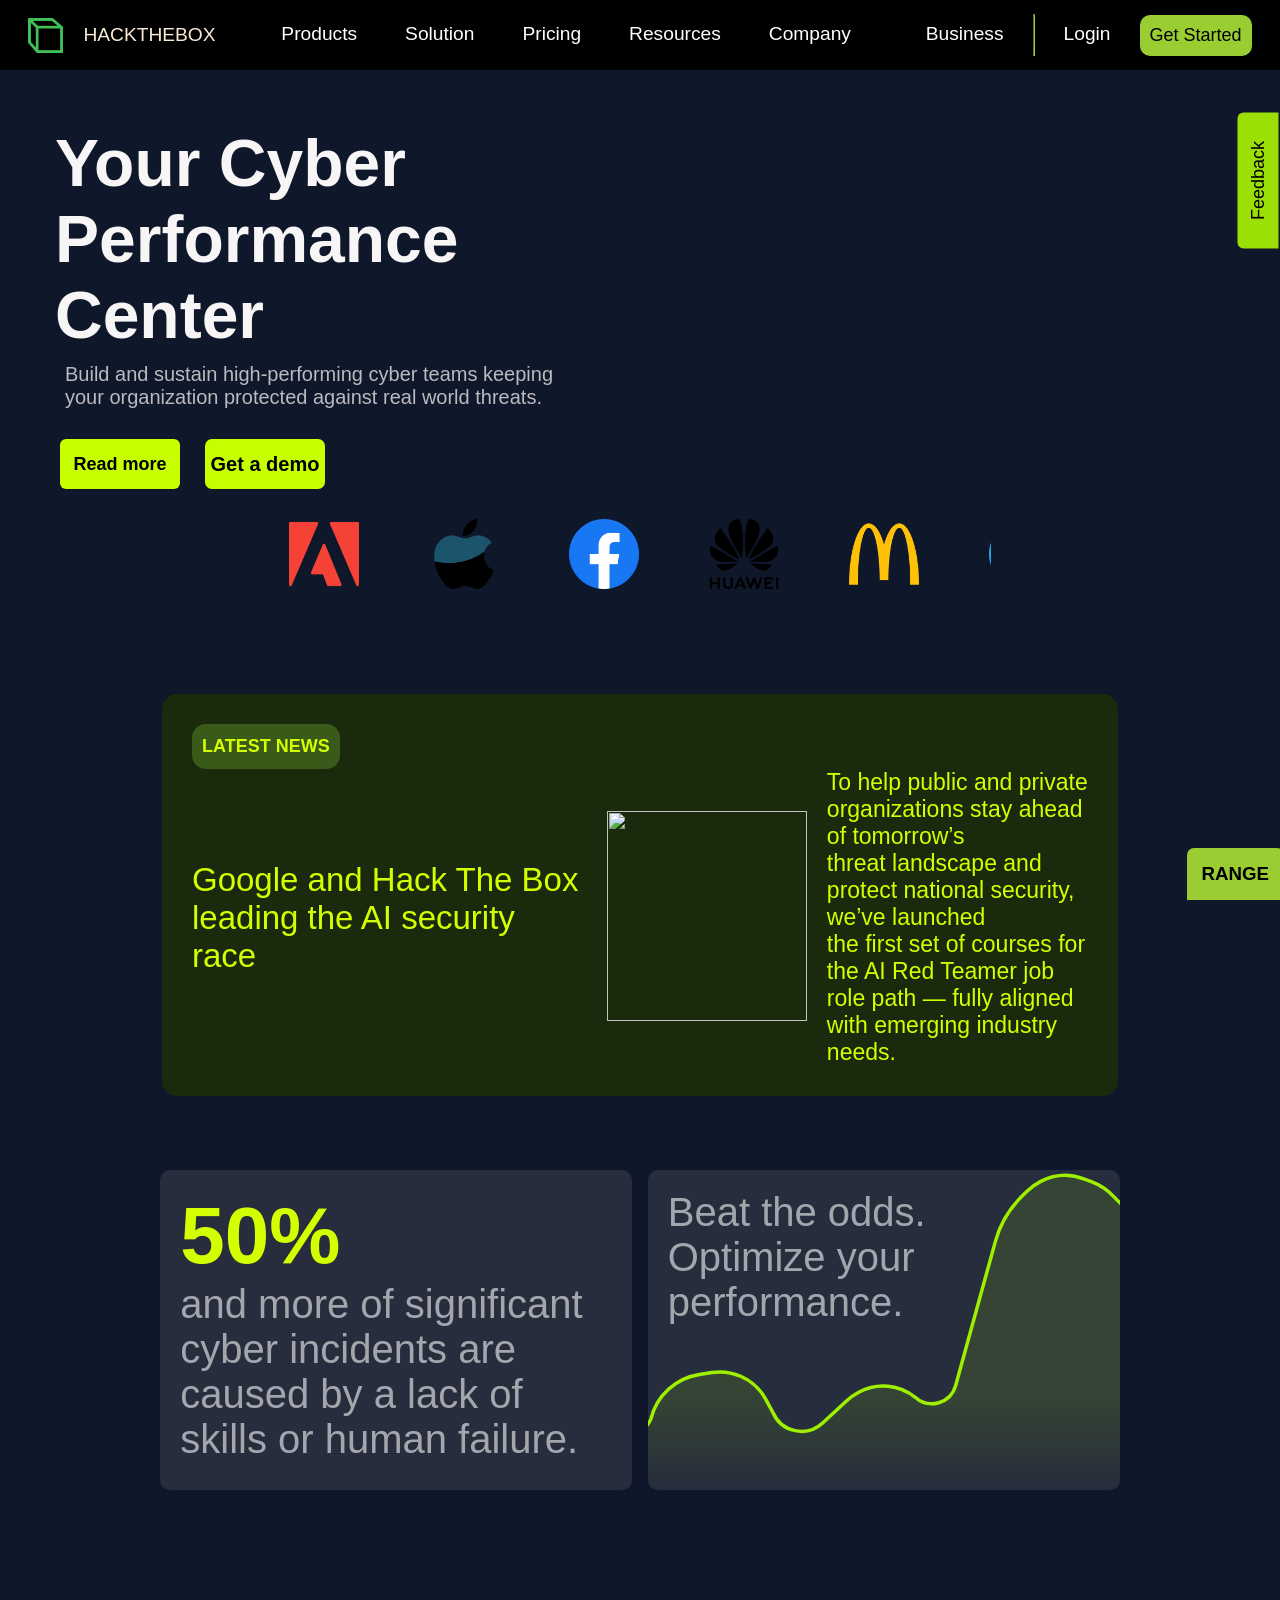
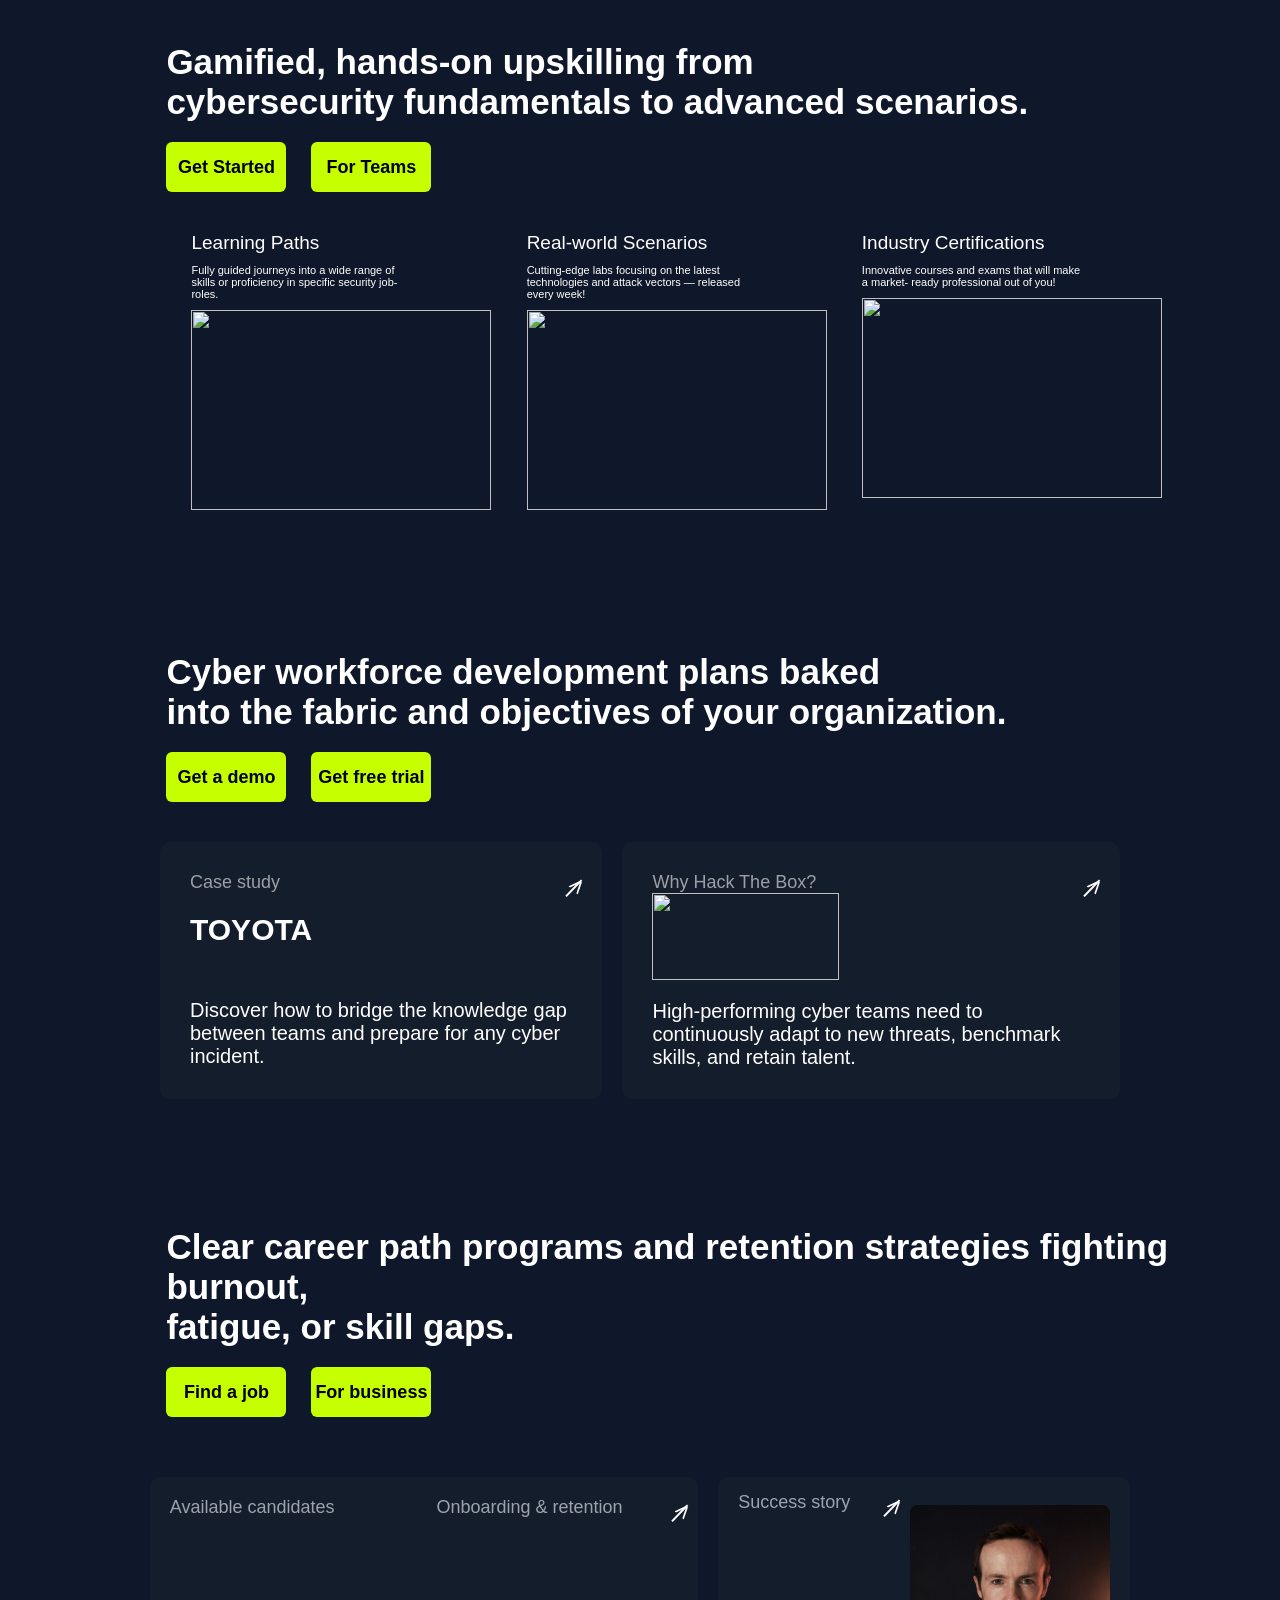
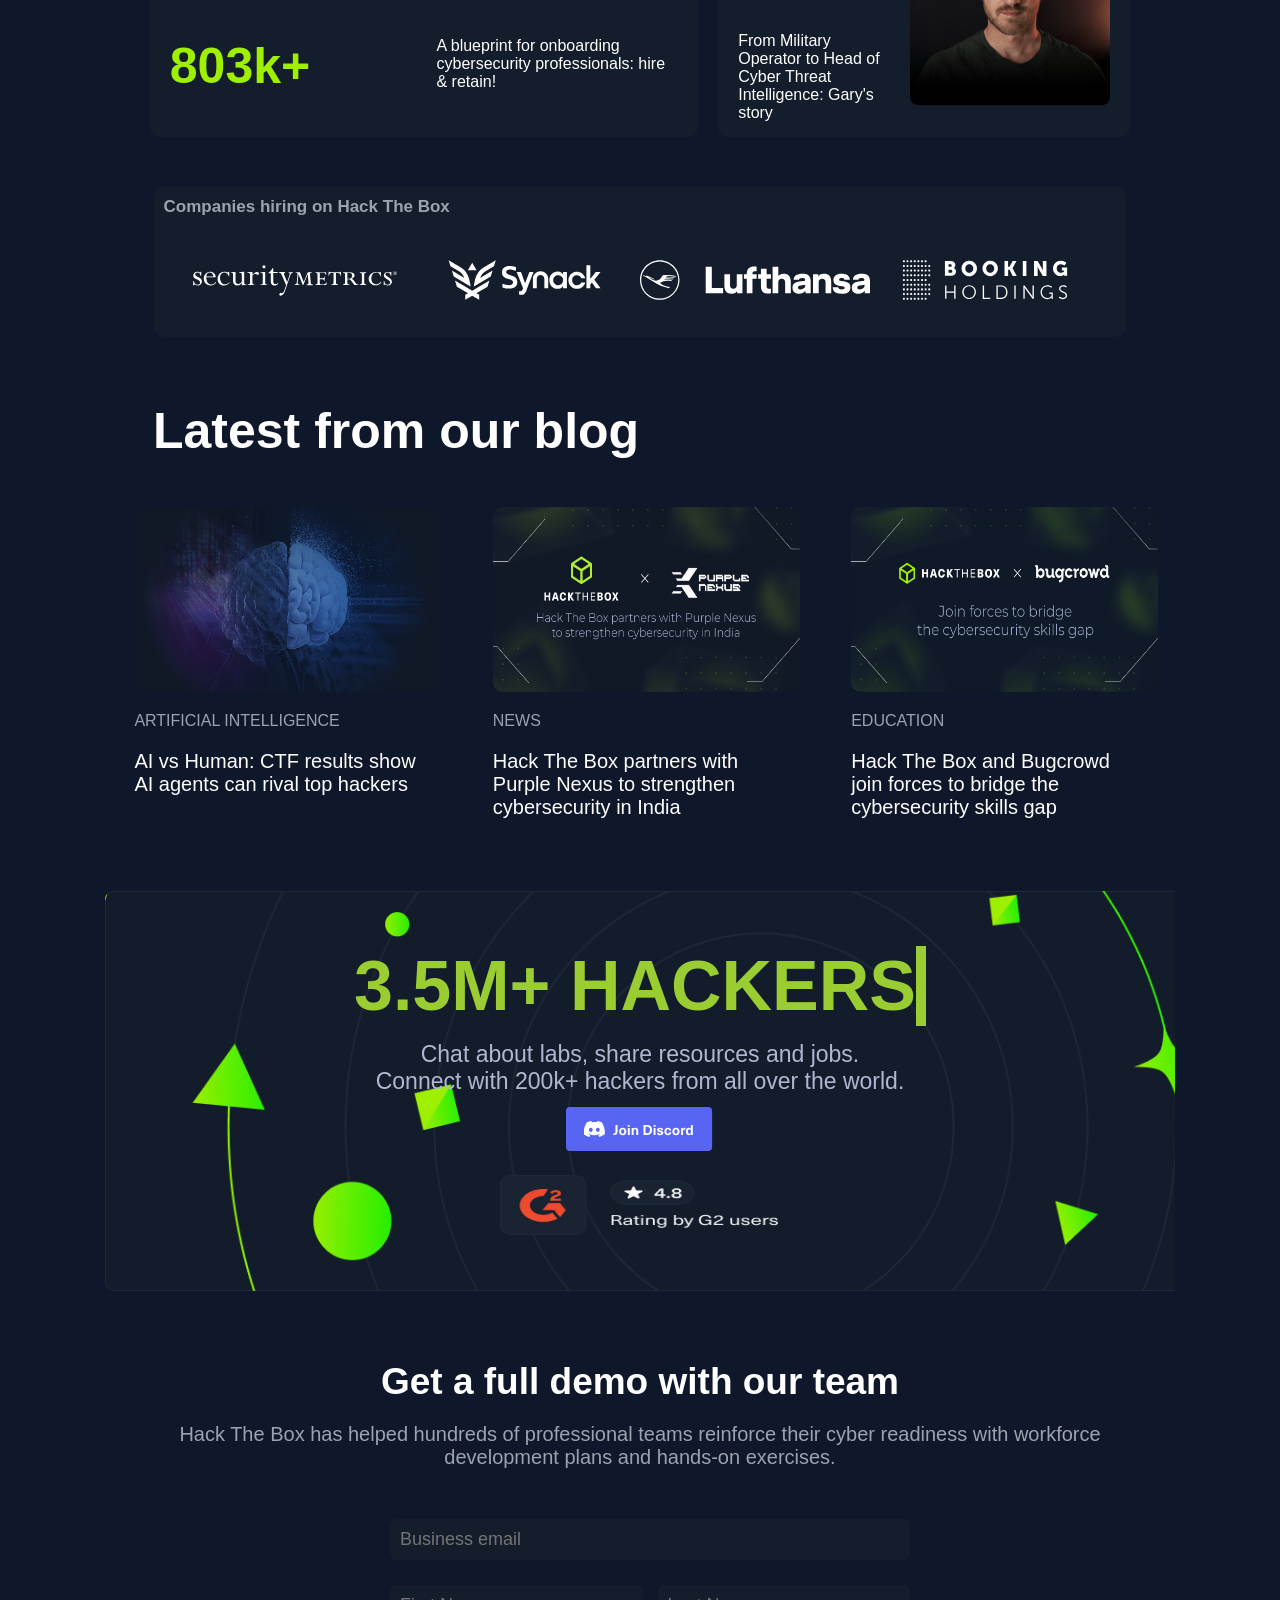
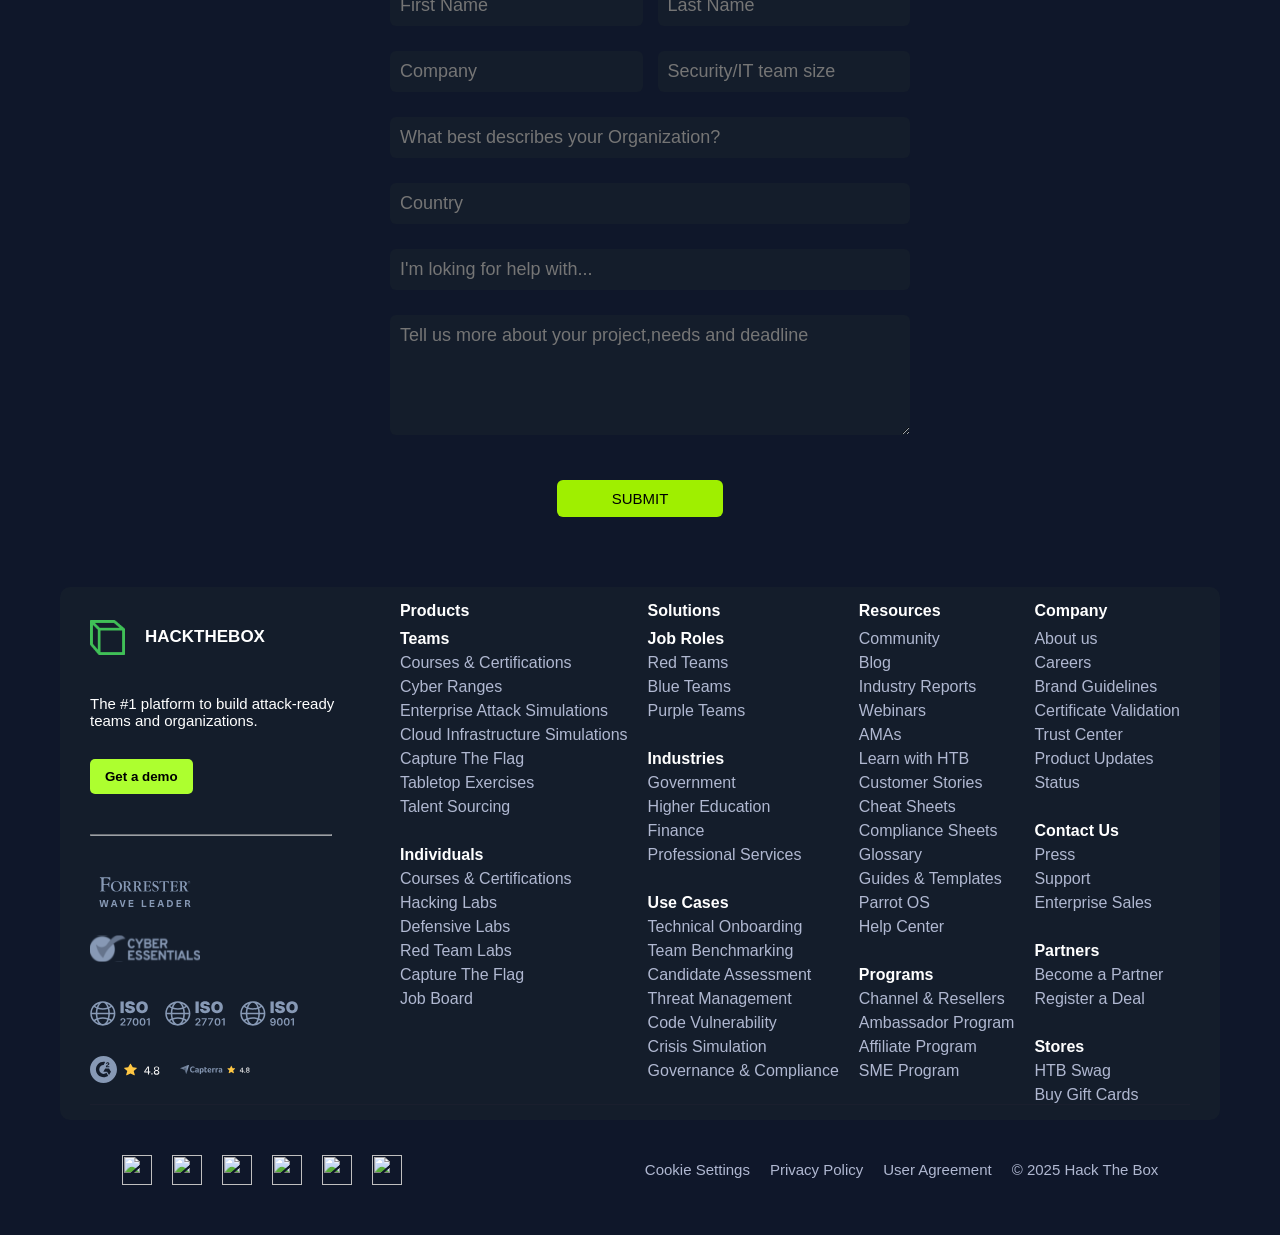
==== commit 316a628d: "Add files via upload" ====
--- a/HacktheBox/hackBox.html
+++ b/HacktheBox/hackBox.html
@@ -6,6 +6,7 @@
     <meta name="viewport" content="width=device-width, initial-scale=1.0">
     <title>Document</title>
     <link rel="stylesheet" href="hackBox.css">
+
 </head>
 
 <body>
@@ -13,7 +14,8 @@
     <nav class="navbar">
         <span class="nav-span">
             <img class="nav-img" src="icon.png" alt="">
-            <p>HACKTHEBOX</p>
+            <a href="hackBox.html" style="text-decoration: none;
+    color: antiquewhite;">HACKTHEBOX</a>
         </span>
 
         <ul class="nav-ul">
@@ -21,7 +23,7 @@
             <li class="li-item dropdown">
                 <a href="#">Products</a>
                 <div class="dropdown-content">
-                    <a href="#">Interactive Learning Paths</a>
+                    <a href="./productfolder/product.html">Interactive Learning Paths</a>
                     <a href="#">Real-World Threat Labs</a>
                     <a href="#">Skill-Based Assessments</a>
                     <a href="#">Talent Insights Dashboard</a>
@@ -53,13 +55,73 @@
             </li>
 
             <li class="li-item dropdown"><a href="">Resources</a>
-                <div class="dropdown-content">
-                    <a href="#">Level Up with Expert-Led Content</a>
+
+                <!-- <a href="#">Level Up with Expert-Led Content</a>
                     <a href="#">Join the Knowledge-Powered Community</a>
-                    <a href="#">From Basics to Advanced – Learn at Your Own Pace</a>
-                    <!-- <a href="#">Talent Insights Dashboard</a> -->
+                    <a href="#">From Basics to Advanced – Learn at Your Own Pace</a> -->
+                <!-- <a href="#">Talent Insights Dashboard</a> -->
+                <div class="resource-drop">
+                    <div class="drop-column">
+                        <div class="drop-hub">
+                            <h4>Resource Hub</h4>
+                            <p>Educational resources for hackers, schools and teams.</p>
+                            <a href="#">Explore all resources →</a>
+                        </div>
+                        <div class="drop-server">
+                            <h4>Discord Server</h4>
+                            <p>Join over 250K hackers interacting and learning</p>
+                            <a href="#">Hang out →</a>
+                        </div>
+                    </div>
+
+                    <div class="drop-column">
+                        <div class="drop-commu">
+                            <h4>Community</h4>
+                            <a href="#">Upcoming Events</a>
+                            <a href="#">Meetups</a>
+                            <a href="#">Affiliate Program</a>
+                            <a href="#">SME Program</a>
+                            <a href="#">Ambassador Program</a>
+                            <a href="#">Parrot OS</a>
+                        </div>
+                        <div class="drop-help">
+                            <h4> Get Help</h4>
+                            <a href="#">Help Center</a>
+                            <a href="#">Contact Support</a>
+                            <a href="#">Trust Center</a>
+                        </div>
+                    </div>
+
+                    <div class="drop-column">
+                        <div class="drop-blog">
+                            <h4>From the Blog</h4>
+                            <p>Hack The Box partners with Norwich University to revolutionize cybersecurity
+                                education</p>
+                            <a href="#">Read more articles →</a>
+                        </div>
+                        <hr class="resource-hr">
+                        <div class="report-main">
+                            <h4 class="report-label">Industry Reports</h4>
+                            <div class="report-content">
+                                <img src="CARR24_cover_mockup.webp" alt="">
+
+                                <div class="report-text">
+                                    <h3>New release: 2024 Cyber Attack Readiness Report <span class="emoji">💥</span>
+                                    </h3>
+                                    <p>We threw 58 enterprise-grade security challenges at 943 corporate <br>teams and
+                                        4,944
+                                        security professionals from different industries. <br>Here's what we learned
+                                        based
+                                        on
+                                        their performance and future security trends.</p>
+                                    <a href="#" class="download-guide">Download your guide →</a>
+                                </div>
+                            </div>
+                        </div>
+                    </div>
                 </div>
             </li>
+
 
             <li class="li-item dropdown"><a href="">Company</a>
                 <div class="dropdown-content">
@@ -72,16 +134,44 @@
         </ul>
 
         <span class="nav-span">
-            <div class="li-item">
-                <li><a href="">Business</a></li>
-            </div>
+            <li class="li-item dropdown"><a href="">Business</a>
+                <div class="business-drop">
+                    <div class="link">
+                        <a href="">
+                            <div class="row">
+                                <img style="width: 350px; height: 250px;"
+                                    src="https://www.hackthebox.com/images/landingv3/mega-menu-biz-free-trial.png"
+                                    alt="">
+
+                                <a class="a-p" href="#"> Start free trial</a>
+                                <a class="a-pp" href="#">Our all-in-one cyber readiness platform free for 14 days </a>
+                            </div>
+                        </a>
+                    </div>
+                    <hr style="width: 1px; height: 80%; margin-top: 50px; color:  #9ca3af; background-color:  #d8dee957; border: none;">
+                    <div class="link">
+                        <a href="">
+                            <div class="row">
+                                <img style="width: 350px; height: 250px;"
+                                    src="mega-menu-biz-get-demo.webp"
+                                    alt="">
+
+                                <a class="a-p" href="#"> Get a demo</a>
+                                <a class="a-pp" href="#">Get in touch with our team of experts for tailored solution</a>
+                            </div>
+                        </a>
+                    </div>
+                </div>
+
+            </li>
+
             <div>
                 <hr class="hr-line">
             </div>
             <div class="li-item">
-                <li><a href="">Login</a></li>
-            </div>
-            <button class="nav-btn">Get Started</button>
+                <li><a href="./loginfolder/login.html">Login</a></li>
+            </div>
+            <a class="nav-btn" href="./signupfolder/signup.html">Get Started</a>
         </span>
     </nav>
 
@@ -103,7 +193,7 @@
         </div>
         <div class="div-btn">
             <button class="button">Read more</button>
-            <button class="button">Get a demo</button>
+            <a href="../HacktheBox/get_demo_page/demo.html"> Get a demo</a>
         </div>
 
         <!-- scrolling bar -->
@@ -282,7 +372,7 @@
     <!-- career path para -->
     <div class="gamefied-para">
         <p>Clear career path programs and retention
-            strategies fighting burnout,  <br>fatigue, or skill gaps.
+            strategies fighting burnout, <br>fatigue, or skill gaps.
         </p>
     </div>
     <div class="btn-group">
@@ -320,6 +410,29 @@
         </div>
     </div>
 
+    <!-- company-logo -->
+    <div class="company-div">
+        <div class="company-logo">
+            <div class="hiring-title">
+                <span>Companies hiring on Hack The Box</h2>
+            </div>
+            <div class="whole-logo">
+                <div class="logo">
+                    <img src="./security-metrics-logo.svg" alt="">
+                </div>
+                <div class="logo">
+                    <img src="./synack-the-white-logo.svg" alt="">
+                </div>
+                <div class="logo">
+                    <img src="./lufthansa-logo.svg" alt="">
+                </div>
+                <div class="logo">
+                    <img src="./booking-holdings-logo.svg" alt="">
+                </div>
+            </div>
+        </div>
+    </div>
+
     <!-- blog -->
     <div class="blog-heading">
         <h1>Latest from our blog</h1>
@@ -349,6 +462,19 @@
 
     <!-- form -->
     <section class="form-section">
+        <div class="tyyping-box">
+            <!-- <img src="./hackers-bg.webp" alt=""> -->
+            <h1 class="typing-h1">3.5M+ HACKERS</h1>
+            <div class="typing-container">
+                <p>Chat about labs, share resources and
+                    jobs. <br>Connect with
+                    200k+ hackers from all over the world.
+                </p>
+                <img class="discord-img" src="discord-button.svg" alt="">
+            </div>
+            <img class="rating-img" src="../HacktheBox/get_demo_page/rating.webp" alt="">
+        </div>
+
         <div class="form-heading">
             <h1>Get a full demo with our team</h1>
             <p>Hack The Box has helped hundreds of professional teams reinforce their cyber readiness with workforce
@@ -384,33 +510,38 @@
     <footer class="footer">
         <div class="footer-top">
             <div class="footer-logo-section">
-                <span class="footer-span">
-                    <img class="footer-img" src="icon.png" alt="">
-                    <p id="footer-box">HACKTHEBOX</p>
-                </span>
-                <p class="footer-plat">The #1 platform to build attack-ready teams and organizations.</p>
-                <button>Get a demo</button>
+                <div class="logo-heading">
+                    <span class="footer-span">
+                        <img class="footer-img" src="icon.png" alt="">
+                        <p id="footer-box">HACKTHEBOX</p>
+                    </span>
+                    <p class="footer-plat">The #1 platform to build attack-ready teams and organizations.</p>
+                    <button>Get a demo</button>
+                </div>
+
                 <hr class="footer-line">
-                <div class="badge-section">
-                    <img src="./forrester-wave-leader.svg" alt="Forrester Wave Leader">
-                    <img src="./cyber-essentials.svg" alt="Cyber Essentials">
-                </div>
-                <div class="certifications">
-                    <div id="cert">
-                        <img src="./iso-27001.svg" alt="">
-                        <img src="./iso-27701.svg" alt="">
-                        <img src="./iso-9001.svg" alt="">
-                    </div>
-                </div>
-
-                <div class="rating-star">
-
-                    <img src="./g2-rating-star.svg" alt="">
-                    <img src="./capterra-rating-star.svg" alt="">
-                </div>
-
-            </div>
-            <div class="footer-column">
+                <div class="logos">
+                    <div class="badge-section">
+                        <img src="./forrester-wave-leader.svg" alt="Forrester Wave Leader">
+                        <img src="./cyber-essentials.svg" alt="Cyber Essentials">
+                    </div>
+                    <div class="certifications">
+                        <div id="cert">
+                            <img src="./iso-27001.svg" alt="">
+                            <img src="./iso-27701.svg" alt="">
+                            <img src="./iso-9001.svg" alt="">
+                        </div>
+                    </div>
+
+                    <div class="rating-star">
+
+                        <img src="./g2-rating-star.svg" alt="">
+                        <img src="./capterra-rating-star.svg" alt="" width="71px">
+                    </div>
+                </div>
+
+            </div>
+            <!-- <div class="footer-column">
                 <h4>Products</h4>
                 <a href="#"><strong>Teams</strong></a>
                 <a href="#">Courses & Certifications</a>
@@ -493,10 +624,177 @@
                 <a href="#"><strong>Stores</strong></a>
                 <a href="#">HTB Swag</a>
                 <a href="#">Buy Gift Cards</a>
-            </div>
+            </div> -->
+
+            <hr class="drop-line">
+
+
+            <!-- mobile footer -->
+            <section class="drop-main">
+                <div class="drop">
+                    <ul class="dropdown-ul">
+                        <li class="dropdown-list">
+                            <h4>Products</h4>
+                            <div class="drop-content">
+                                <a href="#"><strong>Teams</strong></a>
+                                <a href="#">Courses & Certifications</a>
+                                <a href="#">Cyber Ranges</a>
+                                <a href="#">Enterprise Attack Simulations</a>
+                                <a href="#">Cloud Infrastructure Simulations</a>
+                                <a href="#">Capture The Flag</a>
+                                <a href="#">Tabletop Exercises</a>
+                                <a href="#">Talent Sourcing</a>
+                                <br>
+                                <a href="#"><strong>Individuals</strong></a>
+                                <a href="#">Courses & Certifications</a>
+                                <a href="#">Hacking Labs</a>
+                                <a href="#">Defensive Labs</a>
+                                <a href="#">Red Team Labs</a>
+                                <a href="#">Capture The Flag</a>
+                                <a href="#">Job Board</a>
+                            </div>
+                        </li>
+                        <li class="dropdown-list">
+                            <h4>Solutions</h4>
+                            <div class="drop-content">
+                                <a href="#"><strong>Job Roles</strong></a>
+                                <a href="#">Red Teams</a>
+                                <a href="#">Blue Teams</a>
+                                <a href="#">Purple Teams</a><br>
+                                <a href="#"><strong>Industries</strong></a>
+                                <a href="#">Government</a>
+                                <a href="#">Higher Education</a>
+                                <a href="#">Finance</a>
+                                <a href="#">Professional Services</a><br>
+                                <a href="#"><strong>Use Cases</strong></a>
+                                <a href="#">Technical Onboarding</a>
+                                <a href="#">Team Benchmarking</a>
+                                <a href="#">Candidate Assessment</a>
+                                <a href="#">Threat Management</a>
+                                <a href="#">Code Vulnerability</a>
+                                <a href="#">Crisis Simulation</a>
+                                <a href="#">Governance & Compliance</a>
+                            </div>
+                        </li>
+                        <li class="dropdown-list">
+                            <h4>Resources</h4>
+                            <div class="drop-content">
+
+                                <a href="#">Community</a>
+                                <a href="#">Blog</a>
+                                <a href="#">Industry Reports</a>
+                                <a href="#">Webinars</a>
+                                <a href="#">AMAs</a>
+                                <a href="#">Learn with HTB</a>
+                                <a href="#">Customer Stories</a>
+                                <a href="#">Cheat Sheets</a>
+                                <a href="#">Compliance Sheets</a>
+                                <a href="#">Glossary</a>
+                                <a href="#">Guides & Templates</a>
+                                <a href="#">Parrot OS</a>
+                                <a href="#">Help Center</a>
+                                <br>
+                                <a href="#"><strong>Programs</strong></a>
+                                <a href="#">Channel & Resellers</a>
+                                <a href="#">Ambassador Program</a>
+                                <a href="#">Affiliate Program</a>
+                                <a href="#">SME Program</a>
+                            </div>
+                        </li>
+                        <li class="dropdown-list">
+                            <h4>Company</h4>
+                            <div class="drop-content">
+
+                                <a href="#">About us</a>
+                                <a href="#">Careers</a>
+                                <a href="#">Brand Guidelines</a>
+                                <a href="#">Certificate Validation</a>
+                                <a href="#">Trust Center</a>
+                                <a href="#">Product Updates</a>
+                                <a href="#">Status</a>
+                                <br>
+                                <a href="#"><strong>Contact Us</strong></a>
+                                <a href="#">Press</a>
+                                <a href="#">Support</a>
+                                <a href="#">Enterprise Sales</a>
+                                <br>
+                                <a href="#"><strong>Partners</strong></a>
+                                <a href="#">Become a Partner</a>
+                                <a href="#">Register a Deal</a>
+                                <br>
+                                <a href="#"><strong>Stores</strong></a>
+                                <a href="#">HTB Swag</a>
+                                <a href="#">Buy Gift Cards</a>
+
+                            </div>
+                        </li>
+                    </ul>
+                </div>
+            </section>
         </div>
     </footer>
-
+    <!-- bottom -->
+    <div class="footer-bottom">
+        <div class="bottom">
+            <div class="bottom-left">
+                <img src="https://cdn-icons-png.flaticon.com/128/2111/2111463.png" alt="">
+                <img src="https://cdn-icons-png.flaticon.com/128/5968/5968764.png" alt="">
+                <img src="https://cdn-icons-png.flaticon.com/128/4494/4494497.png" alt="">
+                <img src="https://cdn-icons-png.flaticon.com/128/4494/4494477.png" alt="">
+                <img src="https://cdn-icons-png.flaticon.com/128/4494/4494485.png" alt="">
+                <img src="https://cdn-icons-png.flaticon.com/128/5969/5969020.png" alt="">
+            </div>
+            <div class="bottom-right">
+                <ul class="bottom-ul">
+                    <li><a href="#">Cookie Settings</a></li>
+                    <li><a href="#">Privacy Policy</a></li>
+                    <li><a href="#">User Agreement</a></li>
+                    <p>© 2025 Hack The Box</p>
+                </ul>
+            </div>
+        </div>
+    </div>
+
+    <div class="range-hov">
+        <div class="range-main">
+            <div class="range">
+                <h2>How likely are you to recommend us to a friend or colleague?</h2>
+                <input type="range">
+
+                <div class="like">
+                    <div class="number-line">
+                        <ul class="number-ul">
+                            <li>0</li>
+                            <li>1</li>
+                            <li>2</li>
+                            <li>3</li>
+                            <li>4</li>
+                            <li>5</li>
+                            <li>6</li>
+                            <li>7</li>
+                            <li>8</li>
+                            <li>9</li>
+                            <li>10</li>
+                        </ul>
+                    </div>
+                </div>
+                <div class="range-text">
+                    <p>Not likely at all</p>
+                    <p>Not likely at all</p>
+                </div>
+                <div class="btn">
+                    <a href="#">Skip</a>
+                    <button>Next</button>
+                </div>
+
+
+            </div>
+
+
+        </div>
+
+        <h3>RANGE</h3>
+    </div>
 </body>
 
 </html>
--- a/HacktheBox/hackBox.css
+++ b/HacktheBox/hackBox.css
@@ -80,12 +80,15 @@
 
 .nav-btn {
     background-color: yellowgreen;
-    font-weight: 300;
-    font-size: 18px;
     padding: 10px;
     border-radius: 10px;
     border: none;
-}
+    text-decoration: none;
+    color: #000;
+    font-weight: 300;
+    font-size: 18px;
+}
+
 /* video css */
 
 .video-container {
@@ -135,12 +138,29 @@
 .button {
     width: 120px;
     height: 50px;
-    font-size: 15px;
+    font-size: 20px;
     font-weight: 600;
-    /* font-family: Arial, Helvetica, sans-serif; */
     background-color: yellowgreen;
-    color: black
-}
+    color: black;
+    border: none;
+    border-radius: 7px;
+}
+.div-btn a {
+    display: inline-block; /* Make width, height, etc. work */
+    width: 120px;
+    height: 50px;
+    line-height: 50px; /* Vertically center the text */
+    text-align: center; /* Horizontally center the text */
+    font-size: 20px;
+    font-weight: 600;
+    background-color: #c6ff00;
+    color: black;
+    text-decoration: none;
+    border-radius: 7px;
+}
+/* .div-btn:hover{
+    background-color: #9ca3af;
+} */
 
 /* scroller-css */
 .slider-container {
@@ -183,10 +203,10 @@
 
 /* dropdown-css */
 
-.dropdown {
+/* .dropdown {
     position: relative;
 
-}
+} */
 
 .dropdown-content {
     display: none;
@@ -225,12 +245,242 @@
 
 }
 
+
+/* resource-dropdown */
+.dropdown .resource-drop {
+    position: absolute;
+    top: 70px;
+    right: -600px;
+    width: 100vw;
+    height: 80vh;
+    background-color: #fff;
+    display: flex;
+    justify-content: space-around;
+    gap: 10px;
+    padding: 10px;
+    box-shadow: 5px 8px 16px rgba(0, 0, 0, 0.37);
+    border-radius: 0 0 10px 10px;
+    z-index: 999;
+    display: none;
+    /* display: block; */
+}
+
+.dropdown:hover .resource-drop {
+    display: flex;
+
+}
+
+.resource-drop:hover .resource-drop {
+    display: flex;
+
+}
+
+.drop-hub {
+    /* border: 1px solid black; */
+    border-radius: 7px;
+    background-color: #555;
+    padding: 15px;
+}
+
+.drop-server {
+    /* border: 1px solid black; */
+    border-radius: 6px;
+    background-color: #555;
+    padding: 15px;
+    margin-top: 20px;
+}
+
+.drop-commu h4,
+.drop-help h4 {
+    margin-top: 0;
+    color: black !important;
+}
+
+.drop-commu a,
+.drop-help a,
+.drop-blog a {
+    margin-top: 14px !important;
+    color: black !important;
+}
+
+.drop-commu a:hover,
+.drop-help a:hover {
+    color: yellowgreen !important;
+}
+
+.resource-drop .drop-column:nth-child(2) {
+    width: 200px;
+    flex: none;
+}
+
+.resource-drop .drop-column:nth-child(1) {
+    width: 270px;
+    flex: none;
+}
+
+.resource-hr {
+    margin: 30px 0;
+    border: 0;
+    height: 1px;
+    background-color: #1e2233;
+}
+
+.drop-blog h4 {
+    margin-top: 0;
+    color: black !important;
+}
+
+.drop-blog p {
+    margin-top: 0;
+    color: black !important;
+}
+
+.drop-blog a:hover {
+    color: yellowgreen !important;
+    text-decoration: underline;
+}
+
+.drop-column {
+    flex: 0.9;
+    padding: 10px;
+    min-width: 200px;
+    position: relative;
+    border: 1px soild black;
+    border-radius: 8px;
+    background-color: #f9f9f9;
+    padding: 20px;
+
+}
+
+
+.drop-column h4 {
+    margin-top: 0;
+    color: white;
+}
+
+.drop-column a {
+    display: block;
+    color: white;
+    text-decoration: none;
+    margin: 6px 0;
+}
+
+.drop-column p {
+    margin: 8px 0;
+    color: white;
+}
+
+.report-content {
+    display: flex;
+    align-items: center;
+    gap: 10px;
+    margin-top: 20px;
+}
+
+.report-label {
+    color: #000 !important;
+
+}
+
+.report-text h3 {
+    color: #000;
+}
+
+.report-content img {
+    width: 170px;
+    height: auto;
+}
+
+.report-text p {
+    color: black;
+    font-size: 0.95rem;
+    margin: 0 0 10px;
+}
+
+.download-guide {
+    color: black !important;
+    /* text-decoration: none; */
+    /* font-weight: bold; */
+}
+
+.download-guide:hover {
+    text-decoration: underline;
+    color: yellowgreen !important;
+}
+
+.emoji {
+    margin-left: 5px;
+}
+
+/* business-dropdown */
+.business-drop {
+    position: absolute;
+    top: 70px;
+    left: -300%;
+    transform: translateX(-50%);
+
+    width: 100vw;
+    height: 80vh;
+    background-color: #fff;
+    display: none;
+    justify-content: space-around;
+    gap: 10px;
+    padding: 10px;
+    box-shadow: 5px 8px 16px rgba(0, 0, 0, 0.37);
+    border-radius: 0 0 10px 10px;
+    z-index: 999;
+}
+
+.dropdown:hover .business-drop {
+    display: flex;
+    /* gap: 100px;// */
+    justify-content: space-around;
+    background-color: #000;
+    color: white;
+}
+
+.row {
+    display: flex;
+    flex-direction: column;
+    padding: 20px;
+}
+
+.link {
+    width: 100%;
+    height: 100%;
+    display: flex;
+    justify-content: center;
+    align-items: center;
+    text-align: left;
+    text-decoration: none;
+    color: white;
+    flex-direction: column;
+}
+
+.a-p {
+    color: white !important;
+    margin-top: 20px;
+    font-weight: 700;
+}
+.a-pp {
+    color:#9ca3af !important;
+    margin-top: 20px;
+    font-size: 15px;
+}
+
+.link:hover .a-pp{
+    color: yellowgreen !important;
+    text-decoration: underline;
+}
+
+
+
 /* feedback-css */
 .feedback-container {
     display: flex;
     align-items: center;
     justify-content: flex-end;
-    top: 200px;
+    top: 160px;
     right: 0;
     position: fixed;
 
@@ -252,6 +502,8 @@
 
 .feedback-box {
     display: none;
+    position: absolute;
+    top: -82px;
     background-color: #fff;
     border: none;
     /* box-shadow: 0 4px 12px rgba(0, 0, 0, 0.2); */
@@ -398,7 +650,7 @@
     color: white;
     font-size: 35px;
     font-weight: 700;
-    margin-left: 12%;
+    margin-left: 13%;
     margin-top: 10%;
 }
 
@@ -408,7 +660,7 @@
     align-items: center;
     gap: 25px;
     margin-top: 20px;
-    margin-left: 12%;
+    margin-left: 13%;
     margin-bottom: 40px;
 }
 
@@ -429,26 +681,27 @@
     align-items: stretch;
     color: #fff;
     width: 77%;
-    gap: 24px;
+    gap: 20px;
     /* border: 2px solid black; */
 }
 
 .highlight {
-    width: 44%;
+    width: 23%;
     margin-bottom: 10px;
 }
+
 .highlight h3 {
-    font-size: 23px;
+    font-size: 19px;
     font-weight: 200;
 }
 
 .highlight p {
-    margin-top: 15px;
-    font-size: 17px;
+    margin-top: 10px;
+    font-size: 11px;
 }
 
 .learning-img {
-    margin-top: 15px;
+    margin-top: 10px;
     width: 300px;
     height: 200px;
 }
@@ -467,7 +720,7 @@
     display: flex;
     justify-content: space-around;
     align-items: stretch;
-    width: 76%;
+    width: 75%;
     gap: 20px;
 }
 
@@ -541,9 +794,11 @@
 .combined-card .left {
     flex: 1;
 }
+
 .combined-card .right {
     flex: 1;
 }
+
 .case-title {
     font-size: 18px;
     color: #9ca3af;
@@ -576,15 +831,52 @@
     border-radius: 8px;
 }
 
+/* company-logo-css */
+.company-div {
+
+    width: 100%;
+}
+
+.company-logo {
+    display: flex;
+    flex-direction: column;
+    justify-content: center;
+    width: 76%;
+    margin-left: 12%;
+    margin-top: 30px;
+    background-color: #141d2b;
+    border-radius: 10px;
+}
+
+.whole-logo {
+    display: flex;
+    flex-wrap: wrap;
+    justify-content: center;
+    align-items: center;
+    padding: 20px;
+}
+
+.hiring-title {
+    color: #9ca3af;
+    padding: 10px;
+    font-size: 17px;
+    font-weight: 600;
+}
+
+.logo img {
+    width: 230px;
+
+}
+
 /* blog -css*/
 
 .blog-heading {
     color: #fff;
     font-size: 25px;
     font-weight: 800;
-    padding: 30px;
-    margin-left: 9%;
-    margin-top: 50px;
+    padding: 25px;
+    margin-left: 10%;
+    margin-top: 40px;
 }
 
 .blog-title {
@@ -610,7 +902,7 @@
     display: flex;
     justify-content: center;
     align-items: stretch;
-    gap: 17px;
+    gap: 20px;
     width: max-content;
     margin: 0 auto;
 
@@ -621,12 +913,12 @@
     color: white;
     padding: 22px;
     text-align: left;
-    width: 22vw;
+    width: 23vw;
 }
 
 .blog-img {
-    width: 340px;
-    height: 207px;
+    width: 307px;
+    height: 185px;
     display: block;
     margin: 0 auto;
     border-radius: 10px;
@@ -651,7 +943,7 @@
 }
 
 .form-section {
-    width: 98vw;
+    width: 100vw;
     display: flex;
     justify-content: center;
     align-items: center;
@@ -762,6 +1054,7 @@
     display: flex;
     justify-content: space-between;
     flex-wrap: wrap;
+    /* flex-direction: column; */
     border-bottom: 1px solid #1a1f2e;
     /* padding-bottom: 10px; */
 }
@@ -808,6 +1101,11 @@
     margin-top: 40px;
     border-color: rgba(255, 255, 255, 0.582);
     width: 240px;
+    margin-left: 0;
+}
+
+.drop-line {
+    display: none;
 }
 
 .badge-section {
@@ -846,32 +1144,177 @@
     height: auto;
 }
 
-.footer-column {
-    margin: 20px 0;
-    min-width: 180px;
-}
-
-.footer-column h4 {
-    margin-bottom: 15px;
-    color: #ffffff;
-}
-
-.footer-column a {
-    display: block;
-    margin-bottom: 10px;
+.dropdown-list a:hover {
+    color: #9fef00;
+}
+
+.drop {
+    display: flex;
+    /* justify-content: space-around; */
+    align-items: flex-start;
+    flex-direction: column;
+    width: 100%;
+    padding: 0 10px;
+
+}
+
+.dropdown-ul {
+    display: flex;
+    gap: 20px;
+}
+
+.dropdown-list {
+    display: flex;
+    flex-direction: column;
+    gap: 10px;
+}
+
+.drop-content {
+    display: flex;
+    flex-direction: column;
+    gap: 6px;
+}
+
+.drop-content a {
     color: #b0b8d1;
     text-decoration: none;
+}
+
+.dropdown-list strong {
+    color: white;
+}
+
+/* bottom-css */
+.bottom {
+    display: flex;
+    justify-content: space-around;
+    align-items: center;
+    margin-top: 35px;
+    margin-bottom: 50px;
+}
+
+.bottom-ul {
+    display: flex;
+    list-style: none;
+    gap: 20px;
+    color: white;
+    font-size: 15px;
+}
+
+.bottom-ul a {
+    text-decoration: none;
+    color: #b0b8d1;
+}
+
+.bottom-ul p {
+    color: #b0b8d1;
+}
+
+.bottom-left {
+    display: flex;
+    gap: 20px;
+}
+
+.bottom-left img {
+    width: 30px;
+    height: 30px;
+}
+
+.bottom-ul a:hover {
+    color: #9fef0096;
+}
+
+/* range-css */
+
+.range-hov {
+    height: fit-content;
+    width: fit-content;
+    padding: 15px;
+    background-color: yellowgreen;
+    color: #000;
+    position: fixed;
+    bottom: 0;
+    left: 92.7%;
+    border-radius: 7px 7px 0 0;
+}
+
+.range-main {
+    position: absolute;
+    /* display: block; */
+    left: -236px;
+    top: -236px;
+    display: none;
+}
+
+.range-hov:hover .range-main {
+    display: block;
+}
+
+.range {
+    /* border: 2px solid black; */
+    border-radius: 7px;
+    border: none;
+    width: 300px;
+    height: auto;
+    background-color: #9fef00;
+    padding: 20px;
+    color: black;
+}
+
+.range h2 {
+    font-size: 17px;
+    font-weight: 400 !important;
+    margin-bottom: 10px;
+}
+
+input[type="range"] {
+    width: 100%;
+    height: 44px;
+    margin-bottom: 10px;
+}
+
+.like {
+    display: flex;
+    justify-content: center;
+}
+
+.number-ul {
+    display: flex;
+    gap: 18px;
+    padding: 0;
+    margin: 0;
+}
+
+.number-ul li {
+    list-style: none;
+    font-size: 15px;
+}
+
+.range-text {
+    display: flex;
+    justify-content: space-between;
+    margin-top: 10px;
     font-size: 14px;
 }
 
-.footer-column strong {
-    color: white !important;
-}
-
-.footer-column a:hover {
-    color: #9fef00;
-}
-
+.btn {
+    display: flex;
+    justify-content: flex-end;
+    align-items: center;
+    gap: 20px;
+    margin-top: 15px;
+}
+
+.btn a {
+    color: black;
+    /* text-decoration: none; */
+}
+
+.btn button {
+    font-size: 15px;
+    padding: 6px;
+    border-radius: 5px;
+}
 
 /* toyota-arrow- */
 /* .hover-arrow{
@@ -958,7 +1401,7 @@
         gap: 5px;
     }
 
-    .nav-span p {
+    .nav-span a {
         font-size: 10px;
     }
 
@@ -997,6 +1440,48 @@
         font-weight: 300;
         font-size: 10px;
         padding: 6px;
+
+    }
+
+    .dropdown {
+        position: relative;
+
+    }
+
+    .dropdown-content {
+        display: none;
+        position: absolute;
+        top: 49px;
+        left: 0px;
+        background-color: #fff;
+        width: 116px;
+        box-shadow: 5px 8px 16px rgba(0, 0, 0, 0.37);
+        flex-direction: column;
+        padding: 7px;
+        border-radius: 10px;
+        border: 1px solid rgba(248, 248, 255, 0.411);
+    }
+
+    .dropdown-content a {
+        color: black !important;
+        padding: 6px 8px;
+        text-decoration: none;
+        display: block;
+    }
+
+    .dropdown-content a:hover {
+        background-color: #222;
+        color: white !important;
+        border-radius: 10px;
+    }
+
+    .dropdown:hover .dropdown-content {
+        display: flex;
+
+    }
+
+    .dropdown-content:hover .dropdown-content {
+        display: flex;
 
     }
 
@@ -1060,6 +1545,7 @@
         padding: 6px 10px;
         margin-right: 0;
         width: 125px;
+        margin-top: 38px;
     }
 
     .feedback-box p {
@@ -1069,7 +1555,7 @@
     }
 
     .slider-container {
-        width: 30%;
+        width: 50%;
 
 
     }
@@ -1138,18 +1624,19 @@
 
     .news-heading {
         color: #d4ff00;
-        font-size: 22px;
-        /* margin: 10px 0; */
+        font-size: 17px;
+        margin-left: -103px !important;
     }
 
     .news-description {
         color: #d4ff00;
-        font-size: 17px;
+        font-size: 14px;
     }
 
     .news-img img {
         width: 150px;
         height: 126px;
+        margin-left: 13px;
 
     }
 
@@ -1207,7 +1694,16 @@
         margin-left: 11%;
         margin-top: 5%;
     }
-    
+
+    .btn-group {
+        display: flex;
+        justify-content: left;
+        align-items: center;
+        gap: 25px;
+        margin-top: 20px;
+        margin-left: 11%;
+        margin-bottom: 40px;
+    }
 
     .row-learning-highlights {
         display: flex;
@@ -1327,20 +1823,20 @@
         padding: 10px;
         background-color: #0f172a;
     }
-    
+
     .card {
         background-color: #141d2b;
         padding: 10px;
         color: white;
         display: flex;
-        flex-direction: column; /* Important for layout control */
+        flex-direction: column;
         justify-content: space-between;
         min-height: 186px;
         max-width: 100%;
         box-sizing: border-box;
         overflow: hidden;
     }
-    
+
     .combined-card {
         display: flex;
         flex-direction: row;
@@ -1348,30 +1844,30 @@
         width: 45%;
         height: 150px;
     }
-    
+
     .combined-card .left,
     .combined-card .right {
         flex: 1;
     }
-    
+
     .case-title {
         font-size: 14px;
         color: #9ca3af;
         font-weight: 500;
         margin-bottom: 92px;
     }
-    
+
     .card-p {
         font-size: 10px;
         margin-bottom: 20px;
     }
-    
+
     .big-number {
         font-size: 25px;
         font-weight: bold;
         color: #9fef00;
     }
-    
+
     .success {
         display: flex;
         flex-direction: row;
@@ -1380,18 +1876,55 @@
         width: 33%;
         height: 150px;
     }
-    
+
     .success .text {
         flex: 1;
     }
-    
+
     .success .image img {
         width: 104px;
         height: 149px;
         object-fit: cover;
         border-radius: 8px;
     }
-    
+
+    /* company-media */
+    .company-div {
+
+        width: 100%;
+    }
+
+    .company-logo {
+        display: flex;
+        flex-direction: column;
+        justify-content: center;
+        width: 76%;
+        margin-left: 12%;
+        margin-top: 30px;
+        background-color: #141d2b;
+        border-radius: 10px;
+    }
+
+    .whole-logo {
+        display: flex;
+        flex-wrap: wrap;
+        justify-content: center;
+        align-items: center;
+        padding: 20px;
+    }
+
+    .hiring-title {
+        color: #9ca3af;
+        padding: 10px;
+        font-size: 14px;
+        font-weight: 600;
+    }
+
+    .logo img {
+        width: 125px;
+
+    }
+
     /* blog */
     .blog-heading {
         font-size: 15px;
@@ -1403,40 +1936,43 @@
         font-size: 10px;
         margin-top: 10px;
     }
-    
+
     .blog p {
         font-size: 10px;
         margin-top: 10px;
     }
-    
+
     .whole-blog {
         display: flex;
         justify-content: center;
         align-items: stretch;
         gap: 10px;
-    
-    }
-    
+
+    }
+
     .blog {
         padding: 11px;
     }
-    
+
     .blog-img {
         width: 192px;
         height: 123px;
     }
-    
+
     /* form-media */
     .form-heading {
         margin-top: 35px;
     }
+
     .form-heading h1 {
         font-size: 25px;
     }
+
     .form-heading p {
         font-size: 12px;
         margin-top: 10px;
     }
+
     .form-section {
         width: 100vw;
         display: flex;
@@ -1444,17 +1980,17 @@
         align-items: center;
         flex-direction: column;
     }
-    
+
     .form-email {
         width: 100%;
     }
-    
+
     form input {
         /* width: 97%; */
         padding: 6px;
         font-size: 9px;
     }
-    
+
     form {
         display: flex;
         flex-direction: column;
@@ -1463,141 +1999,401 @@
         margin: 25px auto;
         gap: 15px;
     }
-    
+
     .form-name,
     .form-company {
         display: flex;
         gap: 15px;
         width: 104%;
-    
-    }
+
+    }
+
     .form-email input {
         width: 100%;
     }
-    
+
     .form-description input,
     textarea {
         width: 100%;
     }
+
     .form-description {
         gap: 15px;
     }
-    
+
     textarea {
         padding: 6px;
         height: 70px;
         font-size: 9px;
     }
+
     .form-btn {
         font-size: 10px;
         padding: 6px;
         margin-top: 10px;
         width: 13vw;
     }
-    
+
     /* footer-media */
     .footer {
         padding: 8px 15px;
-        max-width: 550px;
+        max-width: 577px;
         margin: 10px auto;
         width: 100%;
         border-radius: 10px;
     }
-    
+
     .footer-top {
         display: flex;
         justify-content: space-between;
         flex-wrap: wrap;
+        flex-direction: column;
         border-bottom: 1px solid #1a1f2e;
-        /* padding-bottom: 10px; */
-    }
-    
+        padding: 10px;
+        margin-left: 20px;
+    }
+
     .footer-logo-section {
-        max-width: 130px;
-        margin-top: 9px;
-    }
-    
+
+        display: flex;
+        /* flex-direction: row; */
+        align-items: center;
+        gap: 100px;
+        justify-content: space-around;
+    }
+
+    .logo-heading {
+        max-width: 161px;
+    }
+
     .footer-span {
         display: flex;
-        justify-content: flex-start;
+        align-items: center;
+        justify-content: space-around;
+        gap: 10px;
+    }
+
+    .footer-logo-section img {
+        width: 34px;
+        height: 34px;
+    }
+
+    #footer-box {
+        font-size: 17px;
+        font-weight: 500;
+    }
+
+    .footer-plat {
+        font-size: 15px;
+        color: white;
+        margin-top: 20px;
+    }
+
+    .footer-logo-section button {
+        margin-top: 20px;
+        padding: 6px 8px;
+        font-size: 15px;
+    }
+
+    .footer-line {
+        display: none;
+
+    }
+
+    .logos {
+        width: 130px;
+        margin-top: -21px;
+    }
+
+    .badge-section {
+        display: flex;
+        margin-top: 7px;
+        justify-content: space-between;
+        align-items: center;
+        gap: 32px;
+    }
+
+    .badge-section img {
+        width: 124px;
+        margin-top: 10px;
+        display: block;
+
+
+    }
+
+    #cert {
+        display: flex;
+        flex-direction: row;
+        gap: 15px;
+    }
+
+    #cert img {
+        width: 62px;
+        margin-top: 8px;
+        display: block;
+    }
+
+    .rating-star {
+        display: flex;
         align-items: center;
         gap: 10px;
     }
-    
-    .footer-logo-section img {
-        width: 18px;
-        height: 18px;
-    }
-    
-    #footer-box {
-       
-        font-size: 9px;
-        font-weight: 700;
-    }
-    .footer-plat {
+
+    .rating-star img {
+        width: 73px !important;
+        margin-top: 27px;
+        display: block;
+    }
+
+    .drop-line {
+        display: block;
+        width: 508px;
+        margin-top: 20px;
+        margin-bottom: 20px;
+        border: 1px solid #bbc0c91c;
+    }
+
+    /* Drop-down Part */
+    .drop {
+        display: flex;
+        flex-direction: column;
+        align-items: flex-start;
+        width: 100%;
+        padding: 0 10px;
+    }
+
+    .dropdown-ul {
+        width: 95%;
+        flex-direction: column;
+        gap: 9px;
+    }
+
+    .dropdown-list {
+        width: 100%;
+        border: none;
+        margin-left: -10px;
+        margin-top: 10px;
+        background-color: #bbc0c91c;
+        border-radius: 7px;
+    }
+
+    .dropdown-list h4 {
+        margin: 0;
+        padding: 10px 5px;
+        color: white;
+        font-size: 15px;
+    }
+
+    .drop-content {
+        display: none;
+        flex-direction: column;
+        gap: 8px;
+        margin-top: 5px;
+        padding-left: 10px;
+
+    }
+
+    .dropdown-list:hover .drop-content {
+        display: flex;
+    }
+
+    /* footer-bottom-media */
+    .bottom {
+        display: flex;
+        justify-content: space-around;
+        align-items: center;
+        margin-top: 17px;
+        margin-bottom: 25px;
+    }
+
+    .bottom-ul {
+        display: flex;
+        list-style: none;
+        gap: 10px;
+        color: white;
         font-size: 8px;
-        color: white;
-        margin-top: 20px;
-    }
-    .footer-logo-section button {
-        margin-top: 10px;
-        padding: 6px 8px;
+    }
+
+    .bottom-ul a {
+        text-decoration: none;
+        color: #b0b8d1;
+    }
+
+    .bottom-ul p {
+        color: #b0b8d1;
+    }
+
+    .bottom-left {
+        display: flex;
+        gap: 10px;
+    }
+
+    .bottom-left img {
+        width: 13px;
+        height: 13px;
+    }
+
+    .bottom-ul a:hover {
+        color: #9fef00;
+    }
+
+    .range-hov {
+        height: fit-content;
+        width: fit-content;
+        padding: 7px;
+        background-color: yellowgreen;
+        color: #000;
+        position: fixed;
+        bottom: 0;
+        left: 93%;
+        border-radius: 7px 7px 0 0;
+    }
+
+    .range-hov h3 {
+        font-size: 10px !important;
+
+    }
+
+    .range-main {
+        position: absolute;
+        left: -117px;
+        top: -123px;
+        display: none;
+
+    }
+
+    .range-hov:hover .range-main {
+        display: block;
+    }
+
+    .range {
+        /* border: 2px solid black; */
+        border-radius: 7px 0 0 7px;
+        border: none;
+        width: 150px;
+        height: auto;
+        background-color: #9fef00;
+        padding: 10px;
+        color: black;
+    }
+
+    .range h2 {
+        font-size: 10px;
+        font-weight: 400 !important;
+        margin-bottom: 6px;
+    }
+
+    input[type="range"] {
+        width: 100%;
+        height: 5px;
+        margin-bottom: 15px;
+    }
+
+    .like {
+        display: flex;
+        justify-content: center;
+    }
+
+    .number-ul {
+        display: flex;
+        gap: 9px;
+        padding: 0;
+        margin: 0;
+    }
+
+    .number-ul li {
+        list-style: none;
         font-size: 8px;
     }
-    .footer-line {
-        margin-top: 20px;
-        width: 108px;
-    }
-    .badge-section {
-        margin-top: 20px;
-    }
-    .badge-section img {
-        display: flex;
-        gap: 8px;
-        width: 55px;
-        margin-bottom: 10px;
-    }
-    #cert {
-        display: flex;
-        gap: 7px;
-    }
-    #cert img {
-        width: 30px !important;
-        margin-top: 7px;
-    
-    }
-    .rating-star {
-        display: flex;
+
+    .range-text {
+        display: flex;
+        justify-content: space-between;
+        margin-top: 6px;
+        font-size: 8px;
+    }
+
+    .btn {
+        display: flex;
+        justify-content: flex-end;
         align-items: center;
         gap: 10px;
-    }
-    .rating-star img {
-        width: 35px !important;
-        margin-top: 15px;
-    }
-    
-    .footer-column {
-        margin: 10px 0;
-        min-width: 90px;
-    }
-    .footer-column h4 {
-        margin-bottom: 8px;
-        font-size: 10px;
-    }
-    
-    .footer-column a {
-        display: block;
-        margin-bottom: 6px;
-        font-size: 7px;
-    }
-    
-    .footer-column strong {
-        color: white !important;
-    }
-    
-    .footer-column a:hover {
-        color: #9fef00;
-    }
-    
-
+        margin-top: 8px;
+    }
+
+    .btn a {
+        color: black;
+        font-size: 8px;
+        /* text-decoration: none; */
+    }
+
+    .btn button {
+        cursor: pointer;
+        font-size: 8px;
+        padding: 2px;
+        border-radius: 5px;
+        border: none;
+    }
+
+}
+
+
+
+
+/* typing animination  */
+
+.typing-h1 {
+   
+    position: relative;
+    width: max-content;
+    animation: typingg 4s steps(15) infinite;
+    overflow: hidden;
+    white-space: nowrap;
+    border-right: 10px solid;
+    font-size: 70px;
+    font-family: 'Roboto', sans-serif;
+    font-weight: 900;
+    color: yellowgreen;
+
+}
+
+
+@keyframes typingg {
+    0%{
+        width: 23%;
+    }
+    50% {
+        width: 75%;
+    }
+    100%{
+        width: 23%;
+    }
+ 
+}
+.tyyping-box {
+    background-image: url("hackers-bg.webp");
+    background-repeat: no-repeat;
+    background-size: cover;
+    min-height: 400px;
+    width: 100%;
+    max-width: 1070px;
+    text-align: center;
+    display: flex;
+    flex-direction: column;
+    justify-content: center; 
+    align-items: center;     
+    margin-top: 50px;
+}
+.typing-container p{
+    font-size: 23px;
+    color: #b0b8d1;
+    margin-top: 15px;
+}
+.discord-img{
+    margin-top: 12px;
+}
+.rating-img{
+    width: 280px;
+    height: 60px;
+    margin-top: 20px;
 }
